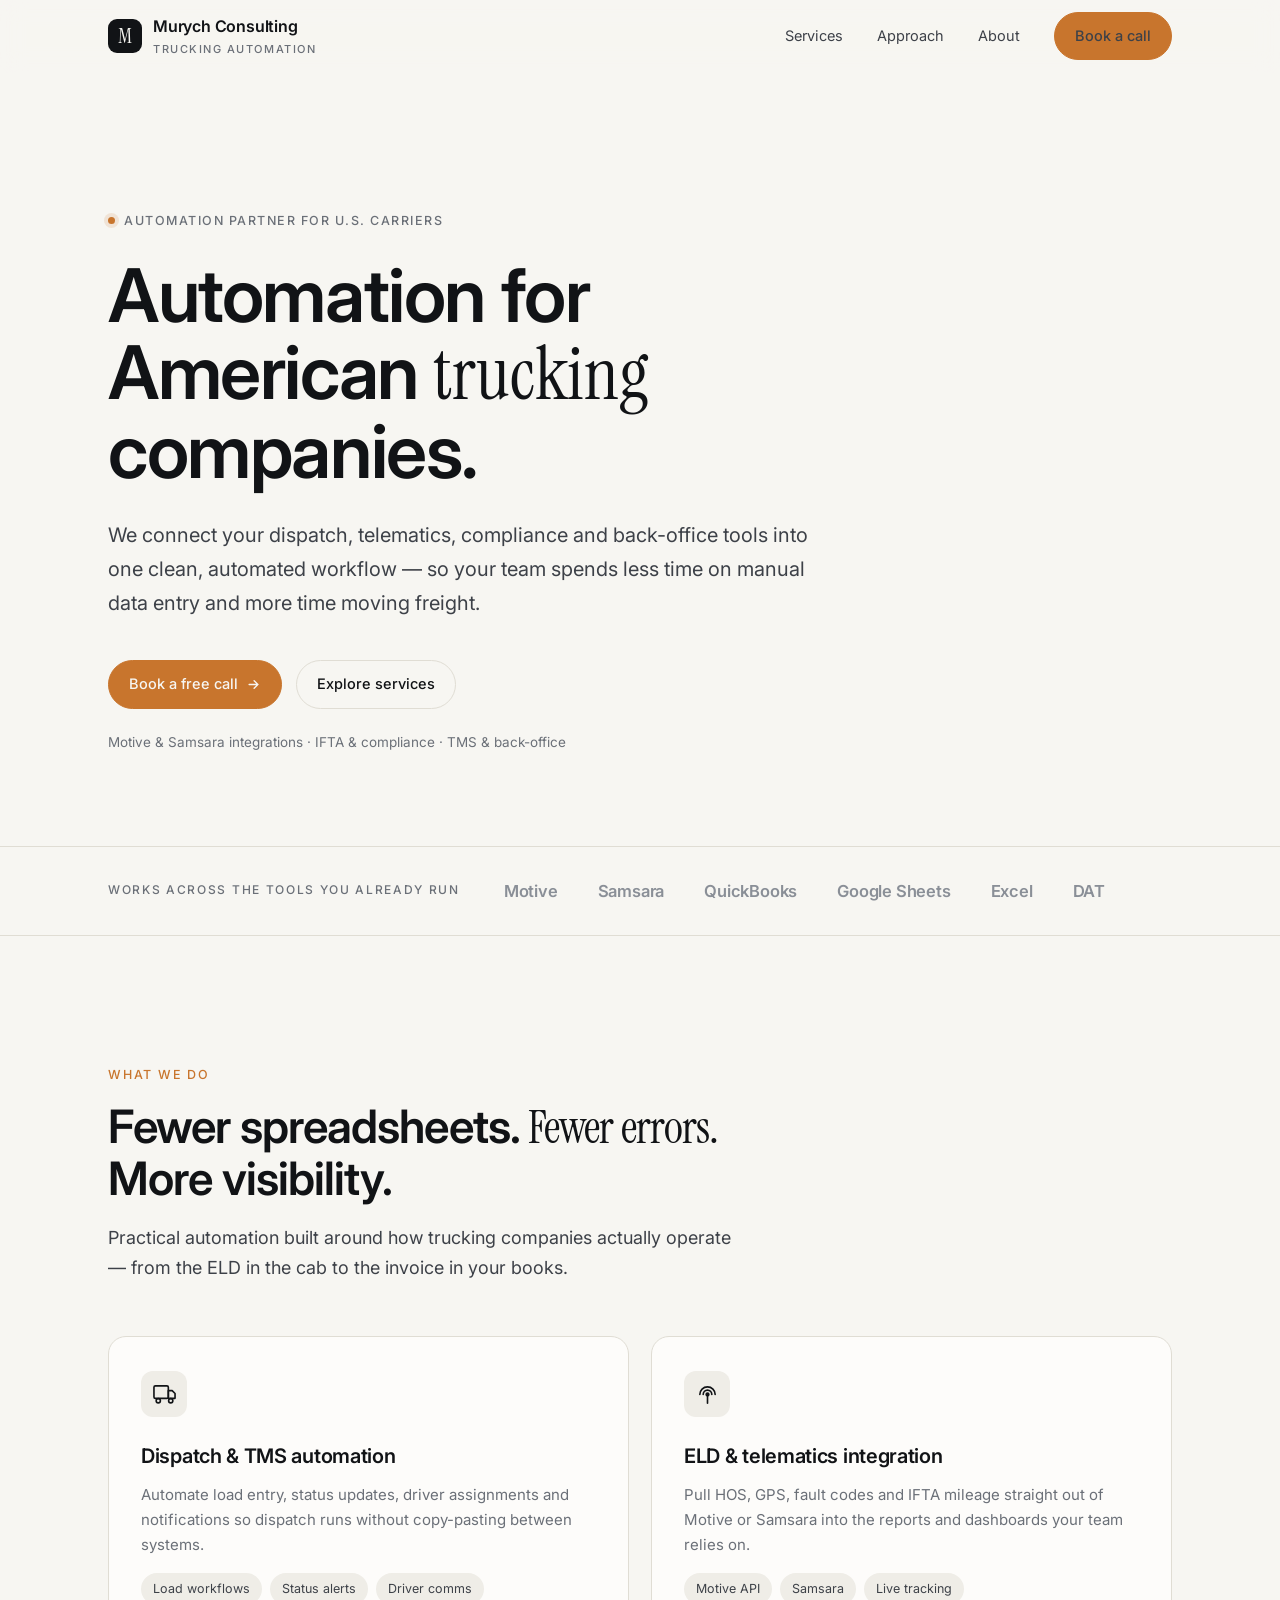
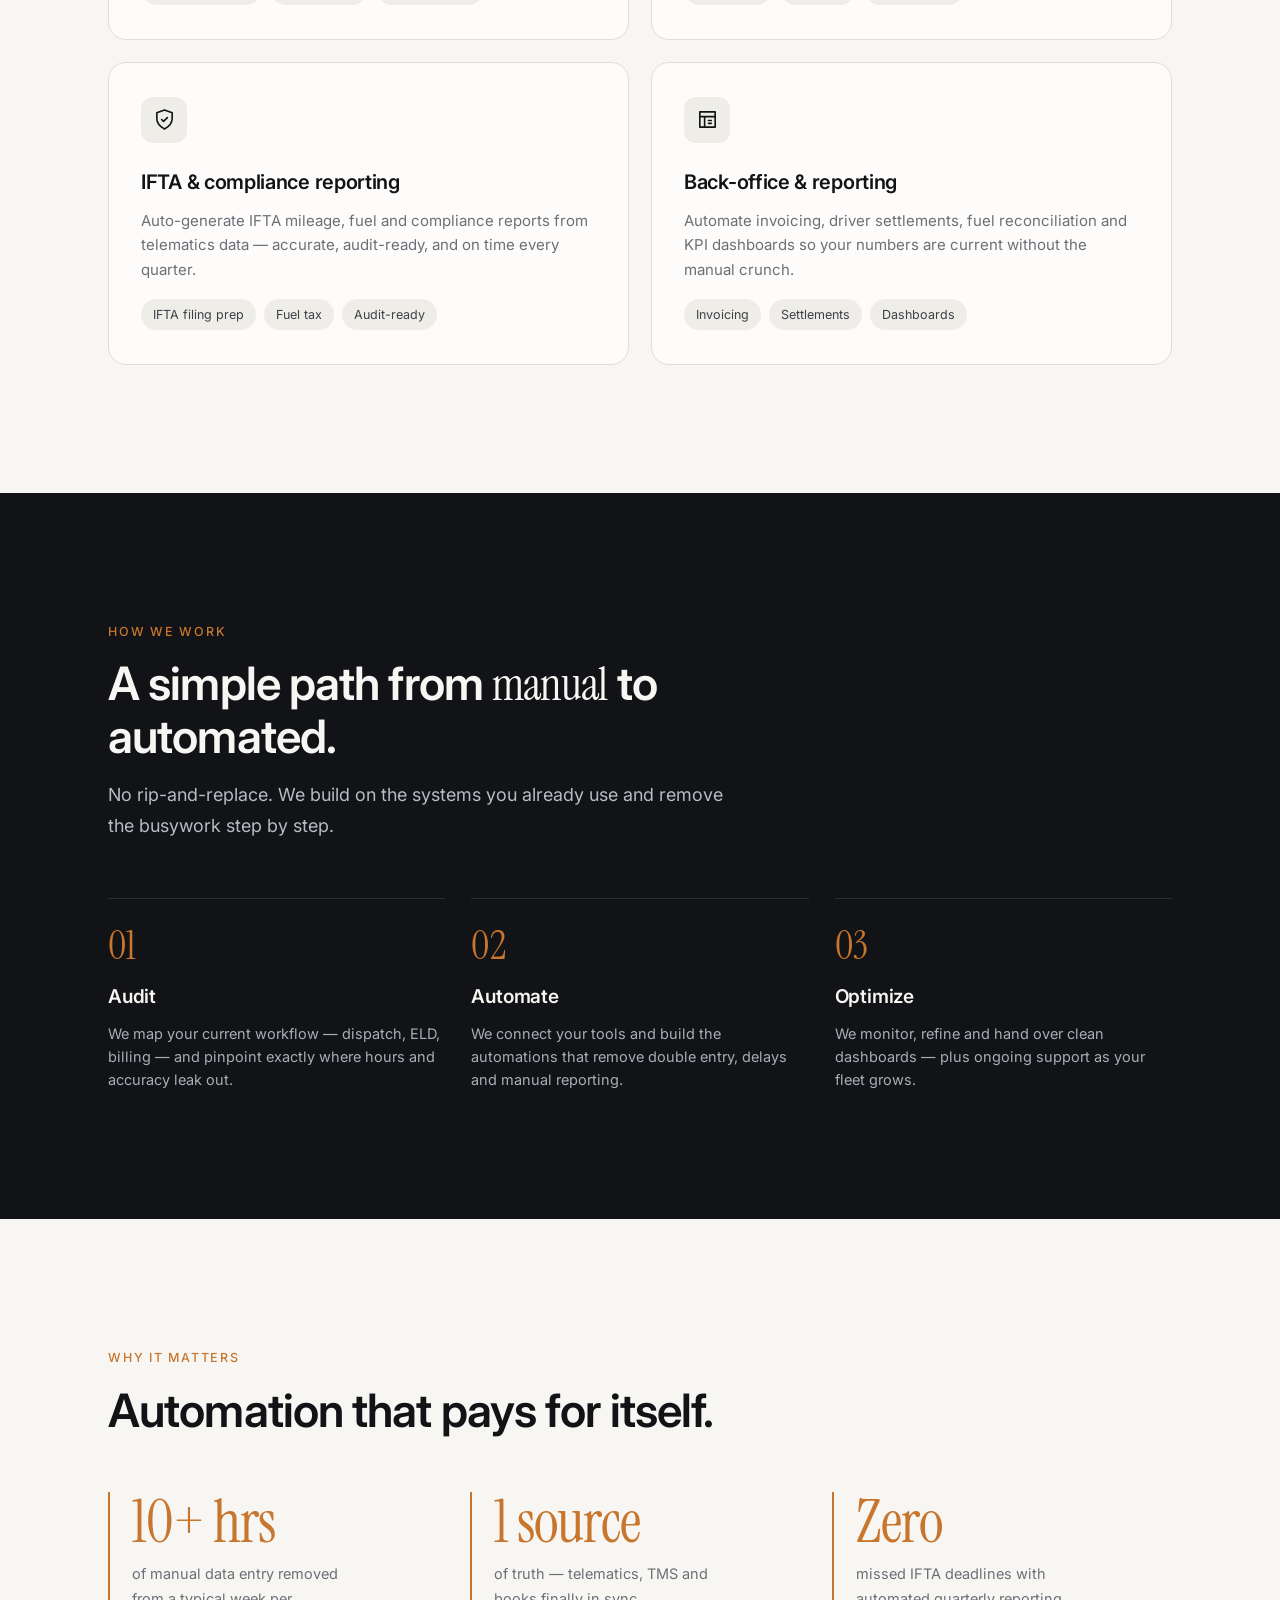
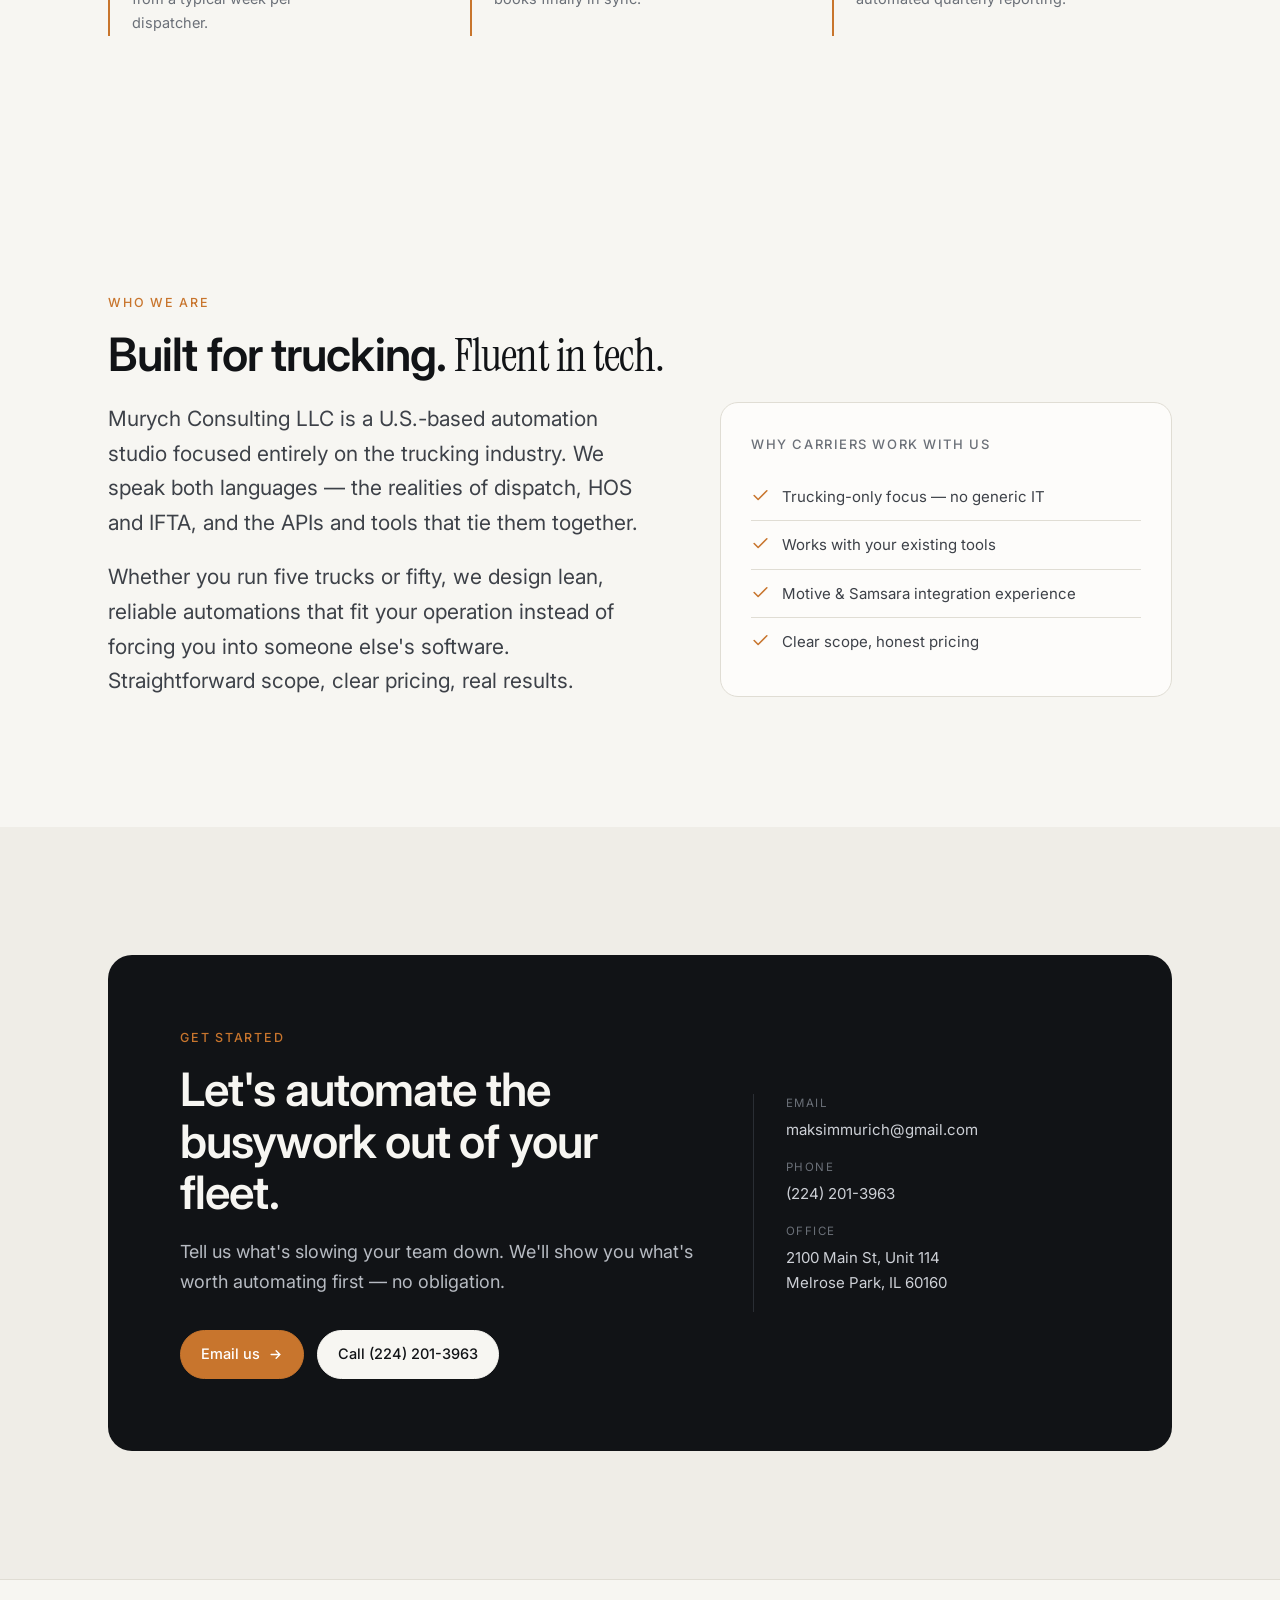
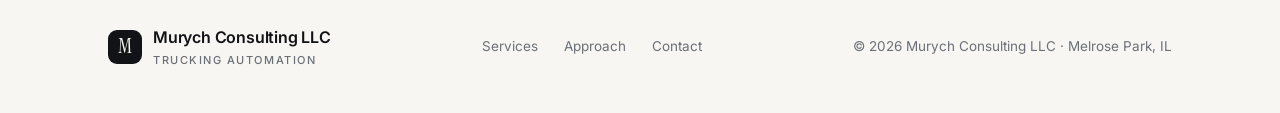
==== index.html @ d162f72a "Add Murych Consulting single-page site Automation consulting landing page for U.S. trucking companie" ====
<!DOCTYPE html>
<html lang="en">
<head>
<meta charset="UTF-8">
<meta name="viewport" content="width=device-width, initial-scale=1.0">
<title>Murych Consulting — Automation for American Trucking Companies</title>
<meta name="description" content="Murych Consulting LLC helps U.S. trucking companies automate dispatch, telematics, compliance and back-office operations — less manual work, fewer errors, cleaner data.">
<meta name="theme-color" content="#111316">

<!-- Open Graph -->
<meta property="og:type" content="website">
<meta property="og:title" content="Murych Consulting — Automation for American Trucking Companies">
<meta property="og:description" content="We automate dispatch, telematics, IFTA/compliance and back-office operations for U.S. carriers.">
<meta property="og:locale" content="en_US">

<!-- Favicon: inline SVG monogram -->
<link rel="icon" href="data:image/svg+xml,%3Csvg xmlns='http://www.w3.org/2000/svg' viewBox='0 0 32 32'%3E%3Crect width='32' height='32' rx='7' fill='%23111316'/%3E%3Ctext x='16' y='22' font-family='Georgia,serif' font-size='18' fill='%23F7F6F2' text-anchor='middle'%3EM%3C/text%3E%3C/svg%3E">

<link rel="preconnect" href="https://fonts.googleapis.com">
<link rel="preconnect" href="https://fonts.gstatic.com" crossorigin>
<link href="https://fonts.googleapis.com/css2?family=Inter:wght@400;500;600&family=Instrument+Serif:ital@0;1&display=swap" rel="stylesheet">

<style>
  :root{
    --ink:#111316;
    --ink-soft:#3d4148;
    --muted:#6b7078;
    --bg:#F7F6F2;
    --bg-2:#efede7;
    --line:#e0ddd4;
    --accent:#C8752D;
    --accent-deep:#a95f1f;
    --card:#fdfcfa;
    --maxw:1120px;
  }
  *{box-sizing:border-box;margin:0;padding:0}
  html{scroll-behavior:smooth}
  body{
    font-family:'Inter',-apple-system,BlinkMacSystemFont,'Segoe UI',sans-serif;
    color:var(--ink);
    background:var(--bg);
    line-height:1.7;
    -webkit-font-smoothing:antialiased;
    text-rendering:optimizeLegibility;
  }
  .wrap{max-width:var(--maxw);margin:0 auto;padding:0 28px}
  .serif{font-family:'Instrument Serif',Georgia,serif;font-weight:400;letter-spacing:.2px}
  a{color:inherit;text-decoration:none}
  .accent{color:var(--accent)}

  /* Header */
  header{
    position:sticky;top:0;z-index:50;
    background:rgba(247,246,242,.82);
    backdrop-filter:saturate(180%) blur(12px);
    border-bottom:1px solid transparent;
    transition:border-color .3s ease;
  }
  header.scrolled{border-bottom:1px solid var(--line)}
  .nav{display:flex;align-items:center;justify-content:space-between;height:72px}
  .brand{display:flex;align-items:center;gap:11px;font-weight:600;letter-spacing:-.2px}
  .mark{
    width:34px;height:34px;border-radius:9px;background:var(--ink);
    color:var(--bg);display:grid;place-items:center;
    font-family:'Instrument Serif',Georgia,serif;font-size:21px;line-height:1;
  }
  .brand small{display:block;font-size:11px;font-weight:500;color:var(--muted);letter-spacing:.14em;text-transform:uppercase}
  .nav-links{display:flex;align-items:center;gap:34px}
  .nav-links a{font-size:14.5px;color:var(--ink-soft);transition:color .2s}
  .nav-links a:hover{color:var(--ink)}
  .btn{
    display:inline-flex;align-items:center;gap:8px;
    font-size:14.5px;font-weight:500;padding:11px 20px;border-radius:999px;
    background:var(--ink);color:var(--bg);border:1px solid var(--ink);
    transition:transform .2s ease, background .2s ease, box-shadow .2s ease;
    white-space:nowrap;cursor:pointer;
  }
  .btn:hover{background:#000;transform:translateY(-1px);box-shadow:0 8px 22px rgba(17,19,22,.18)}
  .btn.ghost{background:transparent;color:var(--ink);border-color:var(--line)}
  .btn.ghost:hover{background:var(--bg-2);box-shadow:none;transform:none}
  .btn.accent-btn{background:var(--accent);border-color:var(--accent)}
  .btn.accent-btn:hover{background:var(--accent-deep);box-shadow:0 8px 22px rgba(200,117,45,.28)}
  .menu-toggle{display:none;background:none;border:none;cursor:pointer;padding:8px}
  .menu-toggle span{display:block;width:22px;height:2px;background:var(--ink);margin:4px 0;transition:.25s}

  /* Hero */
  .hero{padding:clamp(64px,11vw,132px) 0 clamp(52px,8vw,92px)}
  .eyebrow{
    display:inline-flex;align-items:center;gap:9px;
    font-size:12.5px;font-weight:500;letter-spacing:.12em;text-transform:uppercase;
    color:var(--muted);margin-bottom:26px;
  }
  .eyebrow .dot{width:7px;height:7px;border-radius:50%;background:var(--accent);box-shadow:0 0 0 4px rgba(200,117,45,.14)}
  h1{
    font-size:clamp(38px,6.6vw,74px);line-height:1.04;letter-spacing:-1.4px;
    font-weight:600;max-width:15ch;
  }
  h1 em{font-style:normal;font-family:'Instrument Serif',Georgia,serif;font-weight:400;letter-spacing:0}
  .lead{font-size:clamp(17px,2.1vw,20px);color:var(--ink-soft);max-width:56ch;margin-top:28px}
  .hero-cta{display:flex;flex-wrap:wrap;gap:14px;margin-top:40px}
  .hero-note{margin-top:22px;font-size:13.5px;color:var(--muted)}

  /* Trust bar */
  .trust{border-top:1px solid var(--line);border-bottom:1px solid var(--line);padding:30px 0}
  .trust-inner{display:flex;align-items:center;gap:14px 44px;flex-wrap:wrap}
  .trust-label{font-size:12px;letter-spacing:.14em;text-transform:uppercase;color:var(--muted);font-weight:500}
  .logos{display:flex;align-items:center;gap:28px 40px;flex-wrap:wrap}
  .logos span{font-weight:600;font-size:16.5px;color:#8a8f97;letter-spacing:-.2px;transition:color .25s}
  .logos span:hover{color:var(--ink-soft)}

  /* Sections */
  section{scroll-margin-top:86px}
  .block{padding:clamp(72px,11vw,128px) 0}
  .sec-head{max-width:64ch}
  .sec-tag{font-size:12.5px;font-weight:500;letter-spacing:.14em;text-transform:uppercase;color:var(--accent);margin-bottom:16px}
  h2{font-size:clamp(28px,4.4vw,46px);line-height:1.12;letter-spacing:-.9px;font-weight:600}
  h2 em{font-style:normal;font-family:'Instrument Serif',Georgia,serif;font-weight:400}
  .sec-sub{font-size:clamp(16px,2vw,18px);color:var(--ink-soft);margin-top:18px;max-width:60ch}

  /* Services grid */
  .grid{display:grid;grid-template-columns:repeat(2,1fr);gap:22px;margin-top:52px}
  .card{
    background:var(--card);border:1px solid var(--line);border-radius:18px;
    padding:34px 32px;transition:transform .3s ease, box-shadow .3s ease, border-color .3s ease;
  }
  .card:hover{transform:translateY(-4px);box-shadow:0 18px 44px rgba(17,19,22,.09);border-color:#d3cfc4}
  .ic{
    width:46px;height:46px;border-radius:12px;background:var(--bg-2);
    display:grid;place-items:center;margin-bottom:22px;color:var(--ink);
  }
  .ic svg{width:23px;height:23px}
  .card h3{font-size:20px;font-weight:600;letter-spacing:-.3px;margin-bottom:10px}
  .card p{font-size:15px;color:var(--muted);line-height:1.65}
  .card ul{list-style:none;margin-top:16px;display:flex;flex-wrap:wrap;gap:8px}
  .card li{font-size:12.5px;color:var(--ink-soft);background:var(--bg-2);border-radius:999px;padding:5px 12px}

  /* Approach */
  .approach{background:var(--ink);color:var(--bg)}
  .approach .sec-tag{color:var(--accent)}
  .approach h2{color:var(--bg)}
  .approach .sec-sub{color:#b7bbc2}
  .steps{display:grid;grid-template-columns:repeat(3,1fr);gap:26px;margin-top:56px;counter-reset:step}
  .step{border-top:1px solid #2a2e34;padding-top:26px}
  .step .n{font-family:'Instrument Serif',Georgia,serif;font-size:40px;color:var(--accent);line-height:1;margin-bottom:16px}
  .step h4{font-size:19px;font-weight:600;margin-bottom:9px;letter-spacing:-.2px}
  .step p{font-size:14.5px;color:#a9adb5;line-height:1.6}

  /* Stats */
  .stats{display:grid;grid-template-columns:repeat(3,1fr);gap:22px;margin-top:56px}
  .stat{border-left:2px solid var(--accent);padding-left:22px}
  .stat .num{font-family:'Instrument Serif',Georgia,serif;font-size:clamp(40px,6vw,60px);line-height:1;letter-spacing:-1px}
  .stat .lbl{font-size:14.5px;color:var(--muted);margin-top:10px;max-width:26ch}

  /* About */
  .about-grid{display:grid;grid-template-columns:1.1fr .9fr;gap:60px;align-items:start;margin-top:20px}
  .about-grid p{font-size:clamp(17px,2.2vw,21px);color:var(--ink-soft);line-height:1.65}
  .about-grid p + p{margin-top:20px}
  .about-side{background:var(--card);border:1px solid var(--line);border-radius:18px;padding:30px 30px}
  .about-side h4{font-size:13px;letter-spacing:.12em;text-transform:uppercase;color:var(--muted);margin-bottom:18px;font-weight:500}
  .about-side ul{list-style:none}
  .about-side li{display:flex;gap:12px;align-items:flex-start;padding:11px 0;border-bottom:1px solid var(--line);font-size:15px;color:var(--ink-soft)}
  .about-side li:last-child{border-bottom:none}
  .about-side li svg{width:19px;height:19px;color:var(--accent);flex-shrink:0;margin-top:2px}

  /* Contact */
  .contact{background:var(--bg-2)}
  .contact-card{
    background:var(--ink);color:var(--bg);border-radius:24px;
    padding:clamp(40px,6vw,72px);display:grid;grid-template-columns:1.2fr .8fr;gap:52px;align-items:center;
  }
  .contact-card h2{color:var(--bg);max-width:16ch}
  .contact-card .sec-sub{color:#b7bbc2;margin-bottom:32px}
  .contact-cta{display:flex;flex-wrap:wrap;gap:13px}
  .contact-card .btn{background:var(--bg);color:var(--ink);border-color:var(--bg)}
  .contact-card .btn:hover{background:#fff}
  .contact-card .btn.accent-btn{background:var(--accent);color:#fff;border-color:var(--accent)}
  .contact-card .btn.accent-btn:hover{background:var(--accent-deep)}
  .contact-details{border-left:1px solid #2a2e34;padding-left:32px}
  .contact-details a,.contact-details p{display:block;color:#cdd0d6;font-size:15px;margin-bottom:16px;transition:color .2s}
  .contact-details a:hover{color:#fff}
  .contact-details .k{font-size:11.5px;letter-spacing:.13em;text-transform:uppercase;color:var(--muted);margin-bottom:3px}

  /* Footer */
  footer{padding:44px 0;border-top:1px solid var(--line)}
  .foot{display:flex;align-items:center;justify-content:space-between;gap:20px;flex-wrap:wrap}
  .foot .brand small{color:var(--muted)}
  .foot p{font-size:13.5px;color:var(--muted)}
  .foot .links{display:flex;gap:26px;font-size:13.5px;color:var(--muted)}
  .foot .links a:hover{color:var(--ink)}

  /* Reveal animation */
  .reveal{opacity:0;transform:translateY(22px);transition:opacity .7s cubic-bezier(.2,.7,.2,1),transform .7s cubic-bezier(.2,.7,.2,1)}
  .reveal.in{opacity:1;transform:none}

  /* Responsive */
  @media(max-width:860px){
    .grid,.steps,.stats,.about-grid,.contact-card{grid-template-columns:1fr}
    .about-grid{gap:32px}
    .contact-details{border-left:none;border-top:1px solid #2a2e34;padding-left:0;padding-top:28px}
    .nav-links{
      position:fixed;inset:72px 0 auto 0;background:var(--bg);flex-direction:column;
      gap:0;align-items:stretch;border-bottom:1px solid var(--line);
      transform:translateY(-140%);transition:transform .35s ease;padding:8px 0;
    }
    .nav-links.open{transform:none;box-shadow:0 20px 40px rgba(17,19,22,.1)}
    .nav-links a{padding:15px 28px;border-bottom:1px solid var(--line)}
    .nav-links .btn{margin:14px 28px;justify-content:center}
    .menu-toggle{display:block}
    .menu-toggle.open span:nth-child(1){transform:translateY(6px) rotate(45deg)}
    .menu-toggle.open span:nth-child(2){opacity:0}
    .menu-toggle.open span:nth-child(3){transform:translateY(-6px) rotate(-45deg)}
  }
  @media(prefers-reduced-motion:reduce){
    *{scroll-behavior:auto!important}
    .reveal{opacity:1;transform:none;transition:none}
  }
</style>
</head>
<body>

<header id="top">
  <div class="wrap nav">
    <a href="#top" class="brand" aria-label="Murych Consulting home">
      <span class="mark serif">M</span>
      <span>Murych Consulting<small>Trucking Automation</small></span>
    </a>
    <nav class="nav-links" id="navlinks">
      <a href="#services">Services</a>
      <a href="#approach">Approach</a>
      <a href="#about">About</a>
      <a href="#contact" class="btn accent-btn">Book a call</a>
    </nav>
    <button class="menu-toggle" id="menuToggle" aria-label="Toggle menu" aria-expanded="false">
      <span></span><span></span><span></span>
    </button>
  </div>
</header>

<main>

  <!-- HERO -->
  <section class="hero">
    <div class="wrap">
      <span class="eyebrow reveal"><span class="dot"></span> Automation partner for U.S. carriers</span>
      <h1 class="reveal">Automation for American <em>trucking</em> companies.</h1>
      <p class="lead reveal">We connect your dispatch, telematics, compliance and back-office tools into one clean, automated workflow — so your team spends less time on manual data entry and more time moving freight.</p>
      <div class="hero-cta reveal">
        <a href="#contact" class="btn accent-btn">Book a free call
          <svg width="15" height="15" viewBox="0 0 24 24" fill="none" stroke="currentColor" stroke-width="2.2" stroke-linecap="round"><path d="M5 12h14M13 6l6 6-6 6"/></svg>
        </a>
        <a href="#services" class="btn ghost">Explore services</a>
      </div>
      <p class="hero-note reveal">Motive &amp; Samsara integrations · IFTA &amp; compliance · TMS &amp; back-office</p>
    </div>
  </section>

  <!-- TRUST -->
  <div class="trust">
    <div class="wrap trust-inner reveal">
      <span class="trust-label">Works across the tools you already run</span>
      <div class="logos">
        <span>Motive</span>
        <span>Samsara</span>
        <span>QuickBooks</span>
        <span>Google Sheets</span>
        <span>Excel</span>
        <span>DAT</span>
      </div>
    </div>
  </div>

  <!-- SERVICES -->
  <section id="services" class="block">
    <div class="wrap">
      <div class="sec-head reveal">
        <div class="sec-tag">What we do</div>
        <h2>Fewer spreadsheets. <em>Fewer errors.</em> More visibility.</h2>
        <p class="sec-sub">Practical automation built around how trucking companies actually operate — from the ELD in the cab to the invoice in your books.</p>
      </div>
      <div class="grid">
        <div class="card reveal">
          <div class="ic"><svg viewBox="0 0 24 24" fill="none" stroke="currentColor" stroke-width="1.7" stroke-linecap="round" stroke-linejoin="round"><rect x="1" y="3" width="15" height="13" rx="1.5"/><path d="M16 8h4l3 3v5h-7z"/><circle cx="5.5" cy="18.5" r="2.2"/><circle cx="18.5" cy="18.5" r="2.2"/></svg></div>
          <h3>Dispatch &amp; TMS automation</h3>
          <p>Automate load entry, status updates, driver assignments and notifications so dispatch runs without copy-pasting between systems.</p>
          <ul><li>Load workflows</li><li>Status alerts</li><li>Driver comms</li></ul>
        </div>
        <div class="card reveal">
          <div class="ic"><svg viewBox="0 0 24 24" fill="none" stroke="currentColor" stroke-width="1.7" stroke-linecap="round" stroke-linejoin="round"><path d="M4 12a8 8 0 0 1 16 0"/><path d="M7.5 12a4.5 4.5 0 0 1 9 0"/><circle cx="12" cy="12" r="1.4" fill="currentColor"/><path d="M12 13.4V21"/></svg></div>
          <h3>ELD &amp; telematics integration</h3>
          <p>Pull HOS, GPS, fault codes and IFTA mileage straight out of Motive or Samsara into the reports and dashboards your team relies on.</p>
          <ul><li>Motive API</li><li>Samsara</li><li>Live tracking</li></ul>
        </div>
        <div class="card reveal">
          <div class="ic"><svg viewBox="0 0 24 24" fill="none" stroke="currentColor" stroke-width="1.7" stroke-linecap="round" stroke-linejoin="round"><path d="M9 12l2 2 4-4"/><path d="M12 2l8 3v6c0 5-3.4 8.5-8 11-4.6-2.5-8-6-8-11V5z"/></svg></div>
          <h3>IFTA &amp; compliance reporting</h3>
          <p>Auto-generate IFTA mileage, fuel and compliance reports from telematics data — accurate, audit-ready, and on time every quarter.</p>
          <ul><li>IFTA filing prep</li><li>Fuel tax</li><li>Audit-ready</li></ul>
        </div>
        <div class="card reveal">
          <div class="ic"><svg viewBox="0 0 24 24" fill="none" stroke="currentColor" stroke-width="1.7" stroke-linecap="round" stroke-linejoin="round"><path d="M4 4h16v16H4z"/><path d="M4 9h16M9 9v11"/><path d="M13 13h3M13 16h3"/></svg></div>
          <h3>Back-office &amp; reporting</h3>
          <p>Automate invoicing, driver settlements, fuel reconciliation and KPI dashboards so your numbers are current without the manual crunch.</p>
          <ul><li>Invoicing</li><li>Settlements</li><li>Dashboards</li></ul>
        </div>
      </div>
    </div>
  </section>

  <!-- APPROACH -->
  <section id="approach" class="block approach">
    <div class="wrap">
      <div class="sec-head reveal">
        <div class="sec-tag">How we work</div>
        <h2>A simple path from <em>manual</em> to automated.</h2>
        <p class="sec-sub">No rip-and-replace. We build on the systems you already use and remove the busywork step by step.</p>
      </div>
      <div class="steps">
        <div class="step reveal">
          <div class="n serif">01</div>
          <h4>Audit</h4>
          <p>We map your current workflow — dispatch, ELD, billing — and pinpoint exactly where hours and accuracy leak out.</p>
        </div>
        <div class="step reveal">
          <div class="n serif">02</div>
          <h4>Automate</h4>
          <p>We connect your tools and build the automations that remove double entry, delays and manual reporting.</p>
        </div>
        <div class="step reveal">
          <div class="n serif">03</div>
          <h4>Optimize</h4>
          <p>We monitor, refine and hand over clean dashboards — plus ongoing support as your fleet grows.</p>
        </div>
      </div>
    </div>
  </section>

  <!-- STATS -->
  <section class="block">
    <div class="wrap">
      <div class="sec-head reveal">
        <div class="sec-tag">Why it matters</div>
        <h2>Automation that pays for itself.</h2>
      </div>
      <div class="stats">
        <div class="stat reveal">
          <div class="num accent">10+ hrs</div>
          <div class="lbl">of manual data entry removed from a typical week per dispatcher.</div>
        </div>
        <div class="stat reveal">
          <div class="num accent">1 source</div>
          <div class="lbl">of truth — telematics, TMS and books finally in sync.</div>
        </div>
        <div class="stat reveal">
          <div class="num accent">Zero</div>
          <div class="lbl">missed IFTA deadlines with automated quarterly reporting.</div>
        </div>
      </div>
    </div>
  </section>

  <!-- ABOUT -->
  <section id="about" class="block">
    <div class="wrap">
      <div class="sec-head reveal">
        <div class="sec-tag">Who we are</div>
        <h2>Built for trucking. <em>Fluent in tech.</em></h2>
      </div>
      <div class="about-grid">
        <div class="reveal">
          <p>Murych Consulting LLC is a U.S.-based automation studio focused entirely on the trucking industry. We speak both languages — the realities of dispatch, HOS and IFTA, and the APIs and tools that tie them together.</p>
          <p>Whether you run five trucks or fifty, we design lean, reliable automations that fit your operation instead of forcing you into someone else's software. Straightforward scope, clear pricing, real results.</p>
        </div>
        <div class="about-side reveal">
          <h4>Why carriers work with us</h4>
          <ul>
            <li><svg viewBox="0 0 24 24" fill="none" stroke="currentColor" stroke-width="2" stroke-linecap="round" stroke-linejoin="round"><path d="M20 6L9 17l-5-5"/></svg> Trucking-only focus — no generic IT</li>
            <li><svg viewBox="0 0 24 24" fill="none" stroke="currentColor" stroke-width="2" stroke-linecap="round" stroke-linejoin="round"><path d="M20 6L9 17l-5-5"/></svg> Works with your existing tools</li>
            <li><svg viewBox="0 0 24 24" fill="none" stroke="currentColor" stroke-width="2" stroke-linecap="round" stroke-linejoin="round"><path d="M20 6L9 17l-5-5"/></svg> Motive &amp; Samsara integration experience</li>
            <li><svg viewBox="0 0 24 24" fill="none" stroke="currentColor" stroke-width="2" stroke-linecap="round" stroke-linejoin="round"><path d="M20 6L9 17l-5-5"/></svg> Clear scope, honest pricing</li>
          </ul>
        </div>
      </div>
    </div>
  </section>

  <!-- CONTACT -->
  <section id="contact" class="block contact">
    <div class="wrap">
      <div class="contact-card reveal">
        <div>
          <div class="sec-tag">Get started</div>
          <h2>Let's automate the busywork out of your fleet.</h2>
          <p class="sec-sub">Tell us what's slowing your team down. We'll show you what's worth automating first — no obligation.</p>
          <div class="contact-cta">
            <a href="mailto:maksimmurich@gmail.com?subject=Automation%20inquiry%20—%20Murych%20Consulting" class="btn accent-btn">Email us
              <svg width="15" height="15" viewBox="0 0 24 24" fill="none" stroke="currentColor" stroke-width="2.2" stroke-linecap="round"><path d="M5 12h14M13 6l6 6-6 6"/></svg>
            </a>
            <a href="tel:+12242013963" class="btn">Call (224) 201-3963</a>
          </div>
        </div>
        <div class="contact-details">
          <div>
            <div class="k">Email</div>
            <a href="mailto:maksimmurich@gmail.com">maksimmurich@gmail.com</a>
          </div>
          <div>
            <div class="k">Phone</div>
            <a href="tel:+12242013963">(224) 201-3963</a>
          </div>
          <div>
            <div class="k">Office</div>
            <p>2100 Main St, Unit 114<br>Melrose Park, IL 60160</p>
          </div>
        </div>
      </div>
    </div>
  </section>

</main>

<footer>
  <div class="wrap foot">
    <a href="#top" class="brand">
      <span class="mark serif">M</span>
      <span>Murych Consulting LLC<small>Trucking Automation</small></span>
    </a>
    <div class="links">
      <a href="#services">Services</a>
      <a href="#approach">Approach</a>
      <a href="#contact">Contact</a>
    </div>
    <p>© <span id="yr">2026</span> Murych Consulting LLC · Melrose Park, IL</p>
  </div>
</footer>

<script>
  // Header shadow on scroll
  const hdr = document.querySelector('header');
  const onScroll = () => hdr.classList.toggle('scrolled', window.scrollY > 8);
  onScroll(); window.addEventListener('scroll', onScroll, {passive:true});

  // Mobile menu
  const toggle = document.getElementById('menuToggle');
  const links = document.getElementById('navlinks');
  toggle.addEventListener('click', () => {
    const open = links.classList.toggle('open');
    toggle.classList.toggle('open', open);
    toggle.setAttribute('aria-expanded', open);
  });
  links.querySelectorAll('a').forEach(a => a.addEventListener('click', () => {
    links.classList.remove('open'); toggle.classList.remove('open');
    toggle.setAttribute('aria-expanded', false);
  }));

  // Scroll reveal
  const io = new IntersectionObserver((entries) => {
    entries.forEach(e => { if(e.isIntersecting){ e.target.classList.add('in'); io.unobserve(e.target); } });
  }, {threshold:.12, rootMargin:'0px 0px -40px 0px'});
  document.querySelectorAll('.reveal').forEach(el => io.observe(el));

  // Year (Date.now guarded — static fallback already in HTML)
  try { document.getElementById('yr').textContent = new Date().getFullYear(); } catch(e){}
</script>
</body>
</html>
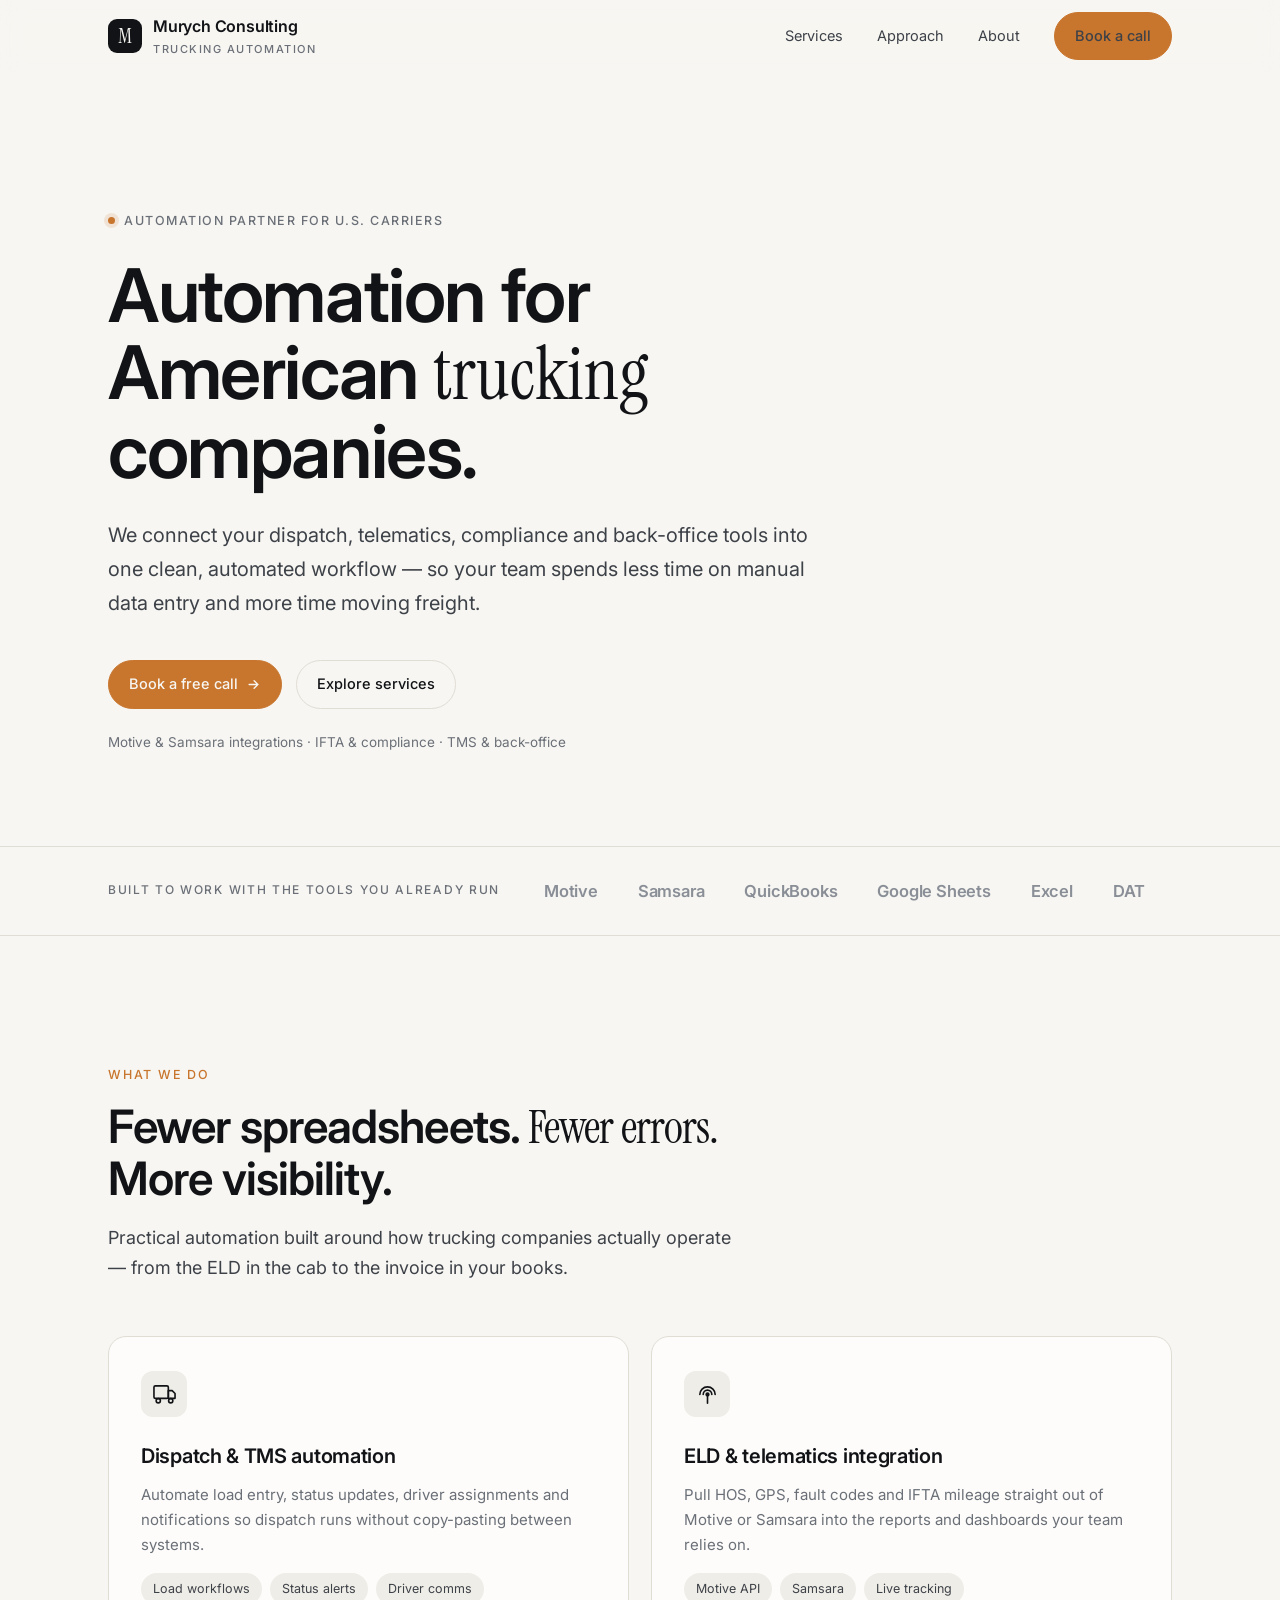
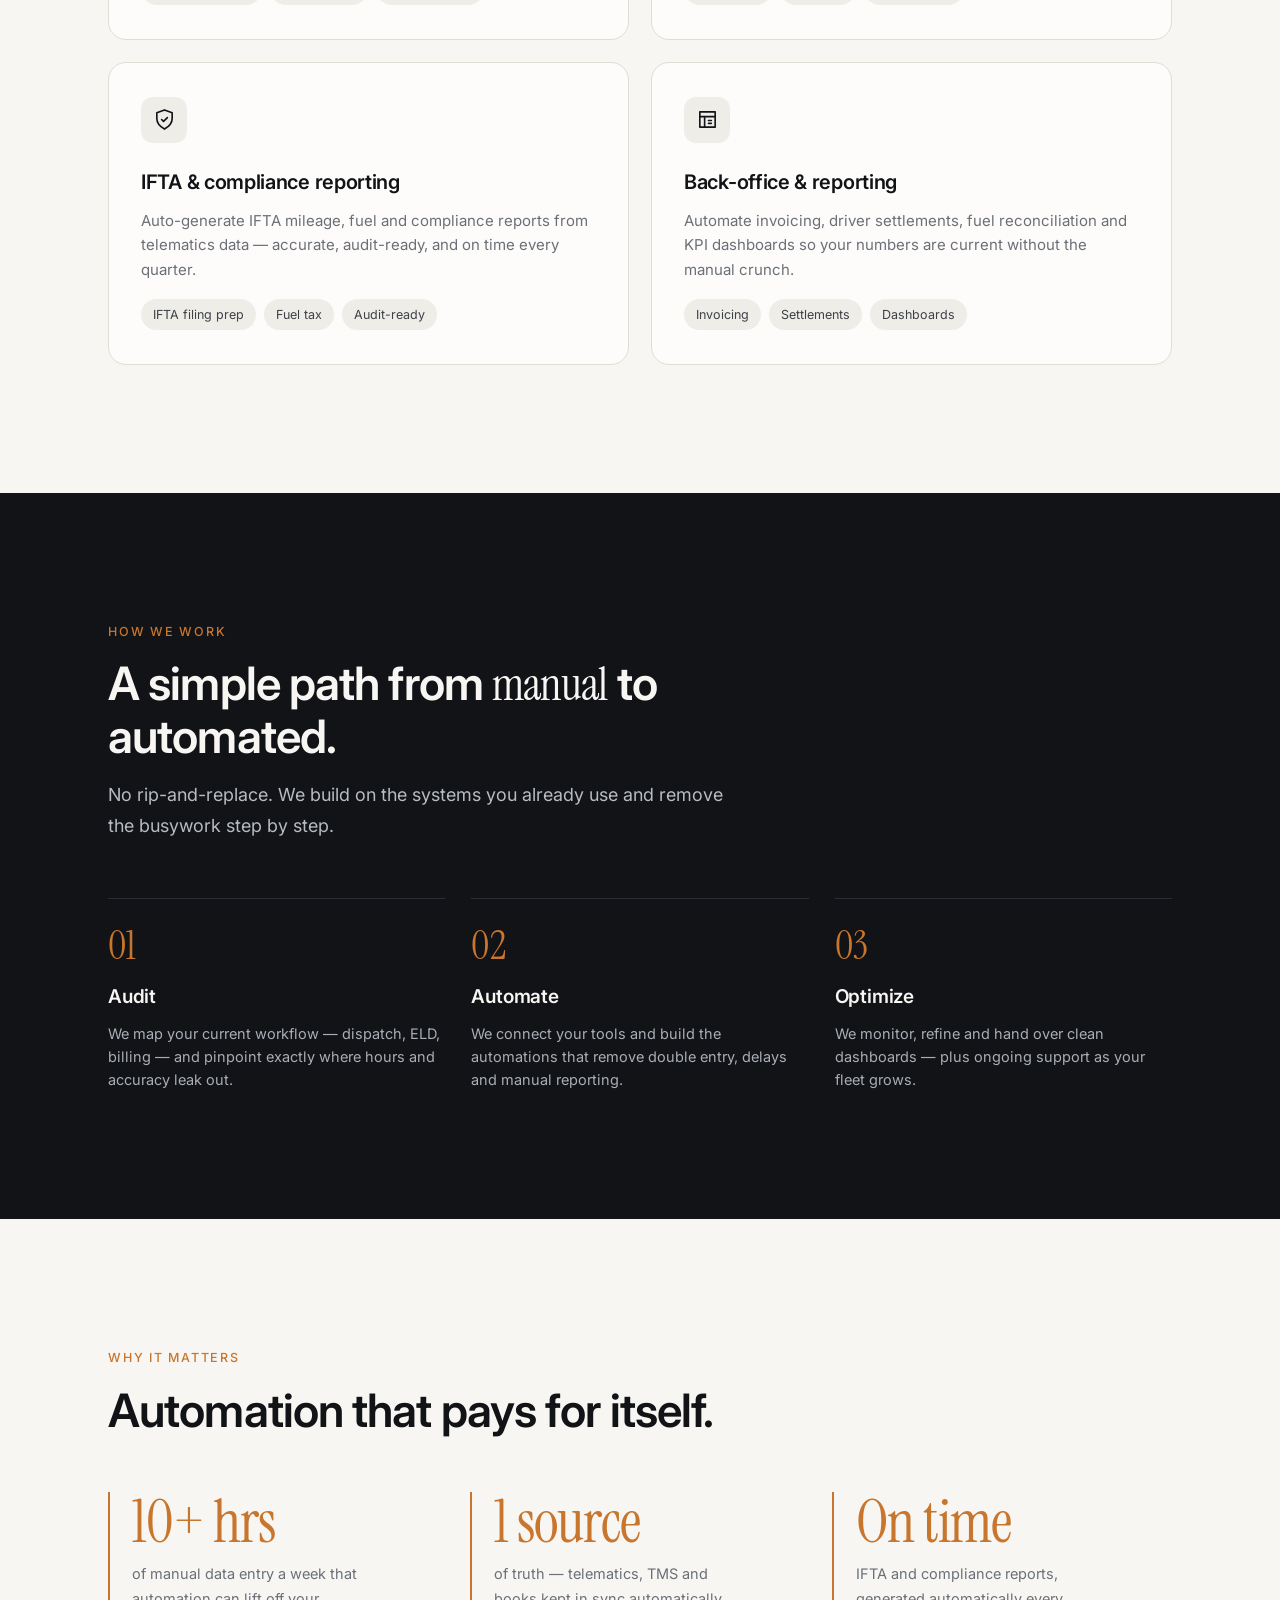
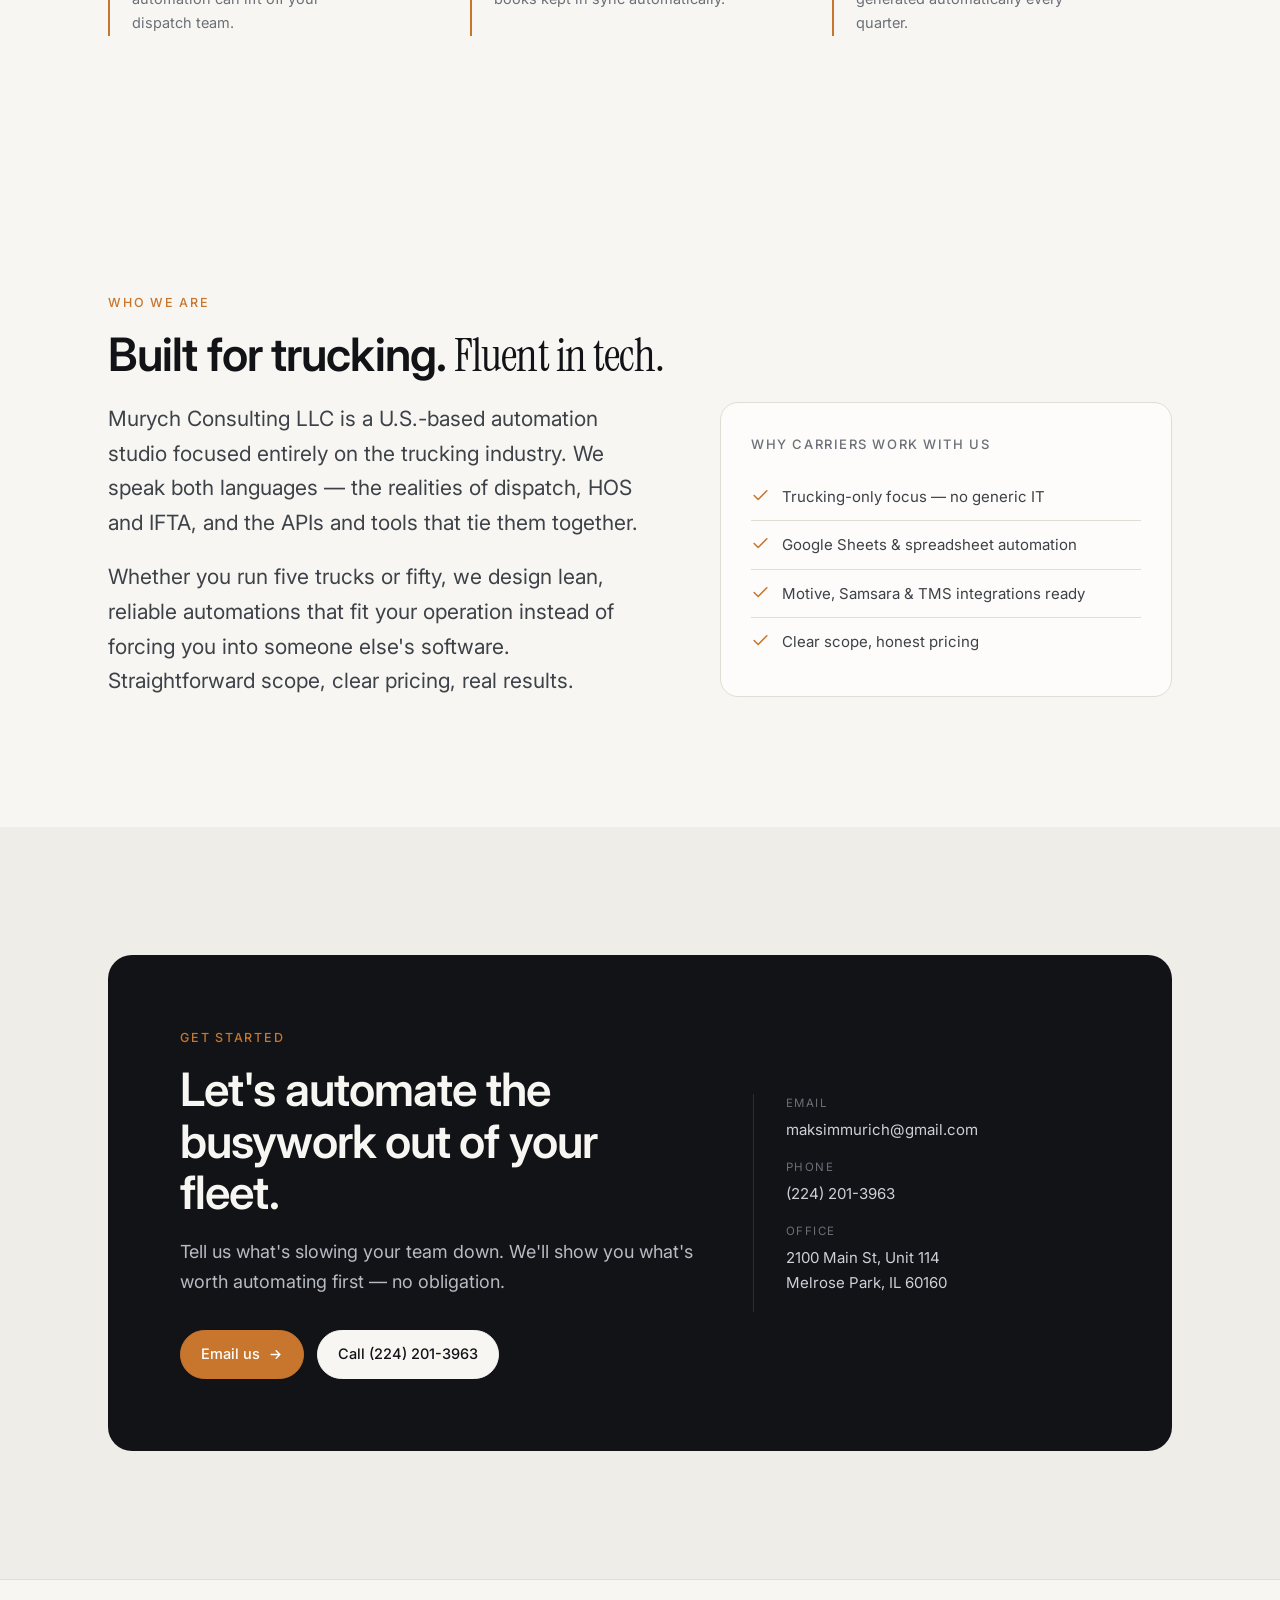
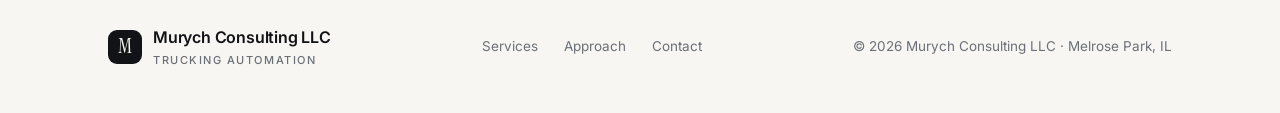
==== commit c54cefd7: "Reframe claims as capabilities, not track record Honesty pass: Google Sheets as real strength; Motiv" ====
--- a/index.html
+++ b/index.html
@@ -257,7 +257,7 @@
   <!-- TRUST -->
   <div class="trust">
     <div class="wrap trust-inner reveal">
-      <span class="trust-label">Works across the tools you already run</span>
+      <span class="trust-label">Built to work with the tools you already run</span>
       <div class="logos">
         <span>Motive</span>
         <span>Samsara</span>
@@ -344,15 +344,15 @@
       <div class="stats">
         <div class="stat reveal">
           <div class="num accent">10+ hrs</div>
-          <div class="lbl">of manual data entry removed from a typical week per dispatcher.</div>
+          <div class="lbl">of manual data entry a week that automation can lift off your dispatch team.</div>
         </div>
         <div class="stat reveal">
           <div class="num accent">1 source</div>
-          <div class="lbl">of truth — telematics, TMS and books finally in sync.</div>
+          <div class="lbl">of truth — telematics, TMS and books kept in sync automatically.</div>
         </div>
         <div class="stat reveal">
-          <div class="num accent">Zero</div>
-          <div class="lbl">missed IFTA deadlines with automated quarterly reporting.</div>
+          <div class="num accent">On time</div>
+          <div class="lbl">IFTA and compliance reports, generated automatically every quarter.</div>
         </div>
       </div>
     </div>
@@ -374,8 +374,8 @@
           <h4>Why carriers work with us</h4>
           <ul>
             <li><svg viewBox="0 0 24 24" fill="none" stroke="currentColor" stroke-width="2" stroke-linecap="round" stroke-linejoin="round"><path d="M20 6L9 17l-5-5"/></svg> Trucking-only focus — no generic IT</li>
-            <li><svg viewBox="0 0 24 24" fill="none" stroke="currentColor" stroke-width="2" stroke-linecap="round" stroke-linejoin="round"><path d="M20 6L9 17l-5-5"/></svg> Works with your existing tools</li>
-            <li><svg viewBox="0 0 24 24" fill="none" stroke="currentColor" stroke-width="2" stroke-linecap="round" stroke-linejoin="round"><path d="M20 6L9 17l-5-5"/></svg> Motive &amp; Samsara integration experience</li>
+            <li><svg viewBox="0 0 24 24" fill="none" stroke="currentColor" stroke-width="2" stroke-linecap="round" stroke-linejoin="round"><path d="M20 6L9 17l-5-5"/></svg> Google Sheets &amp; spreadsheet automation</li>
+            <li><svg viewBox="0 0 24 24" fill="none" stroke="currentColor" stroke-width="2" stroke-linecap="round" stroke-linejoin="round"><path d="M20 6L9 17l-5-5"/></svg> Motive, Samsara &amp; TMS integrations ready</li>
             <li><svg viewBox="0 0 24 24" fill="none" stroke="currentColor" stroke-width="2" stroke-linecap="round" stroke-linejoin="round"><path d="M20 6L9 17l-5-5"/></svg> Clear scope, honest pricing</li>
           </ul>
         </div>
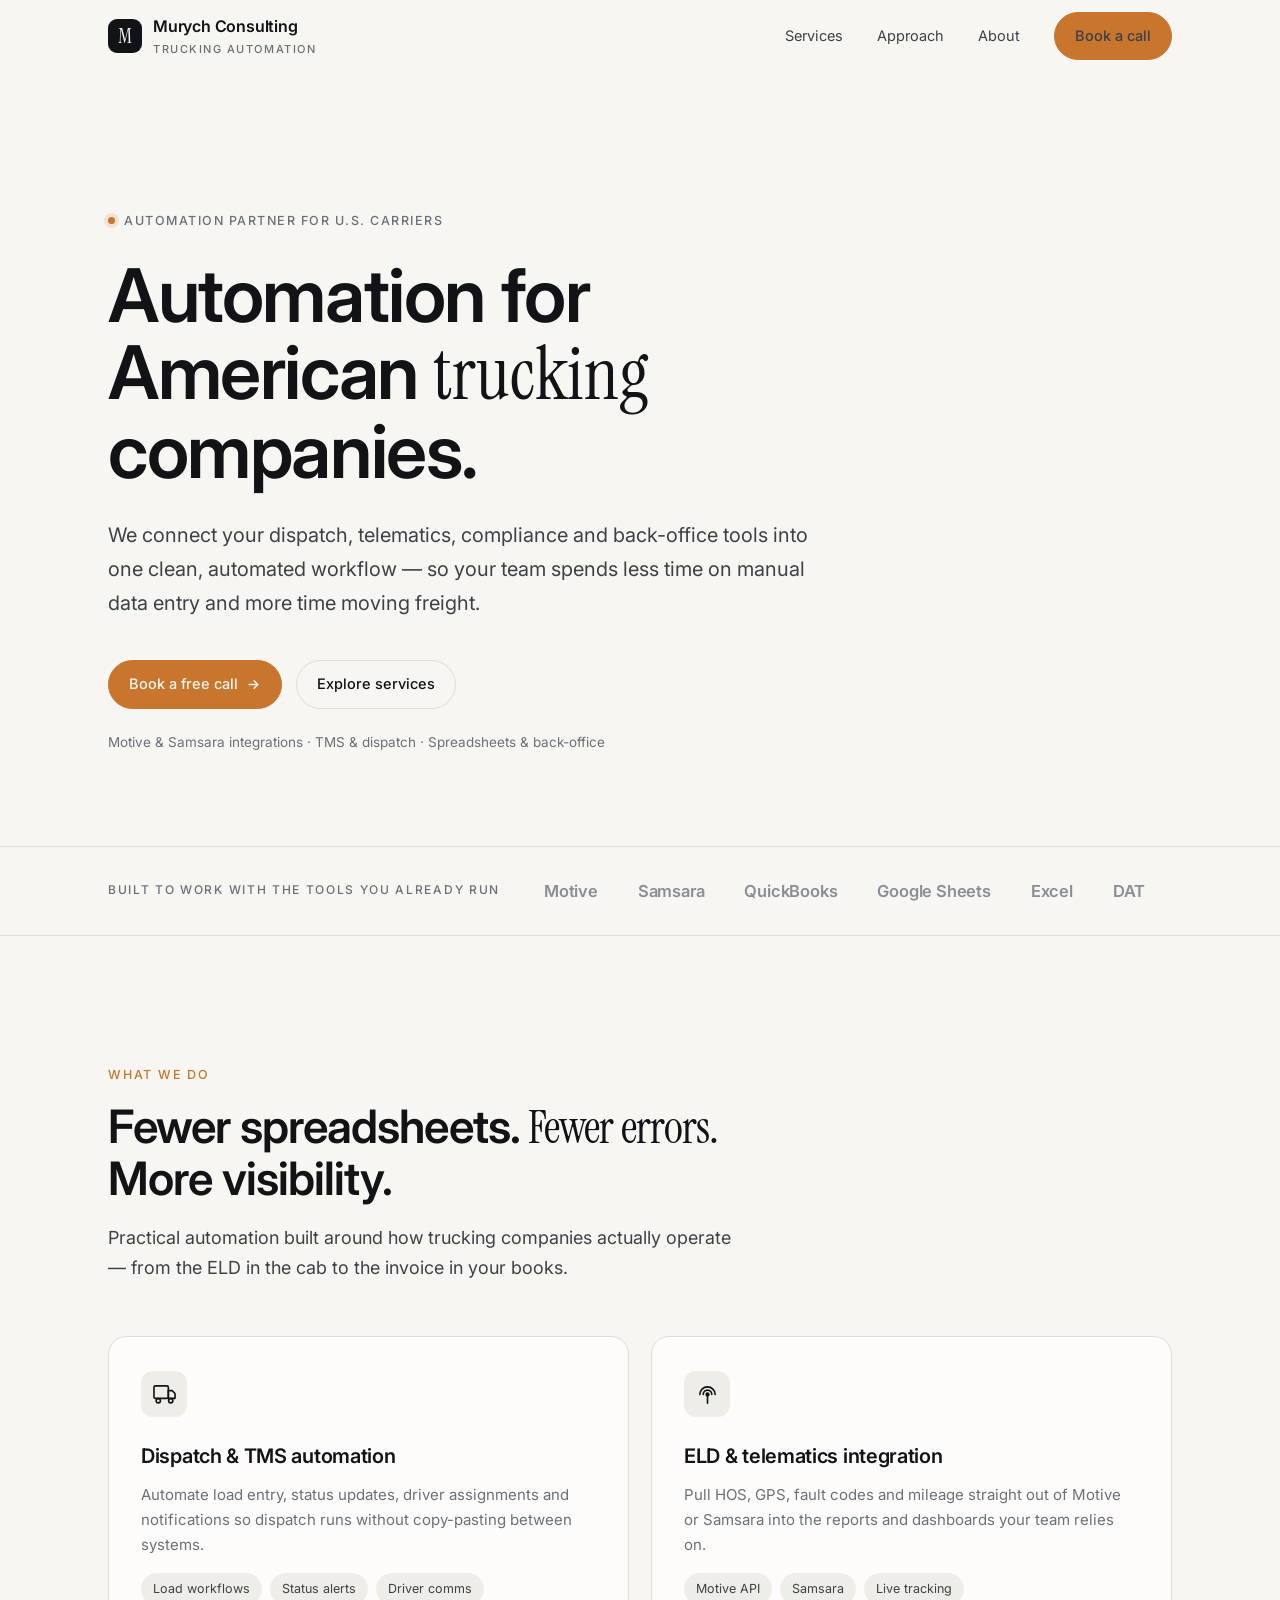
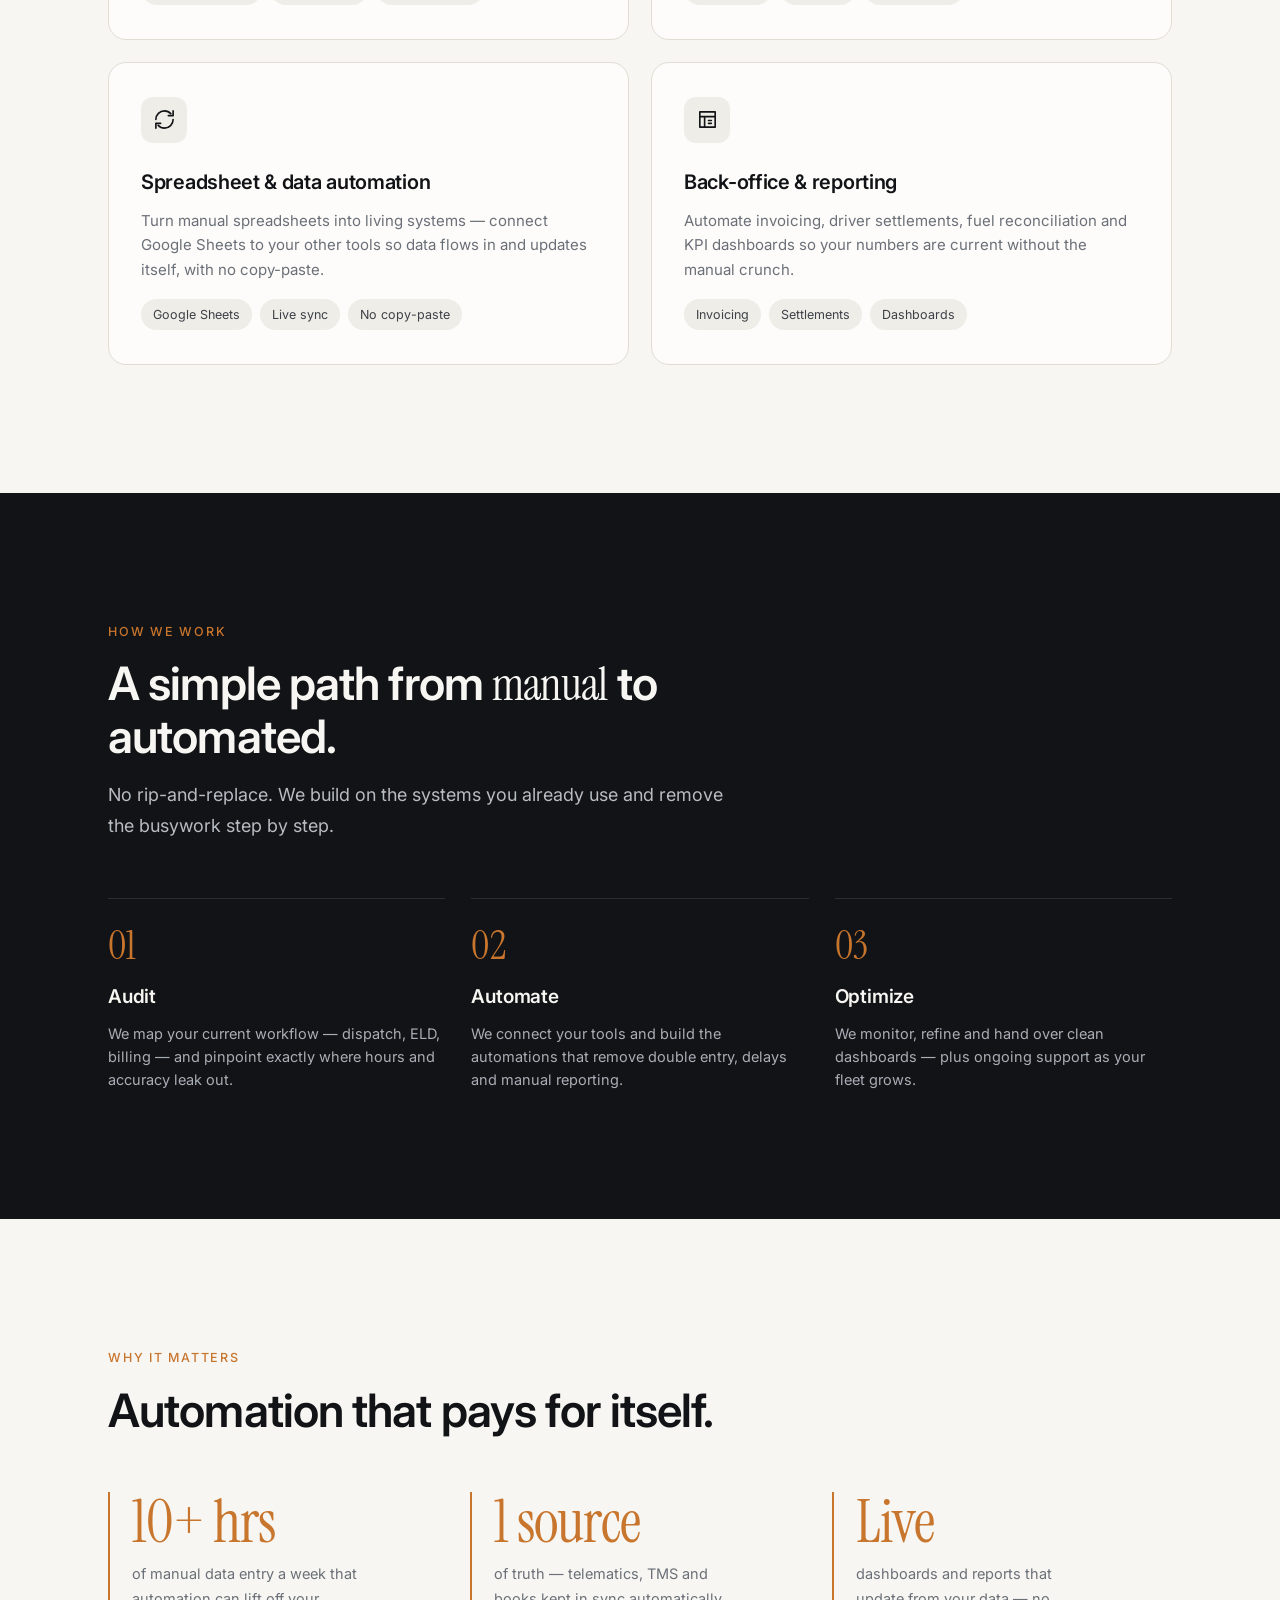
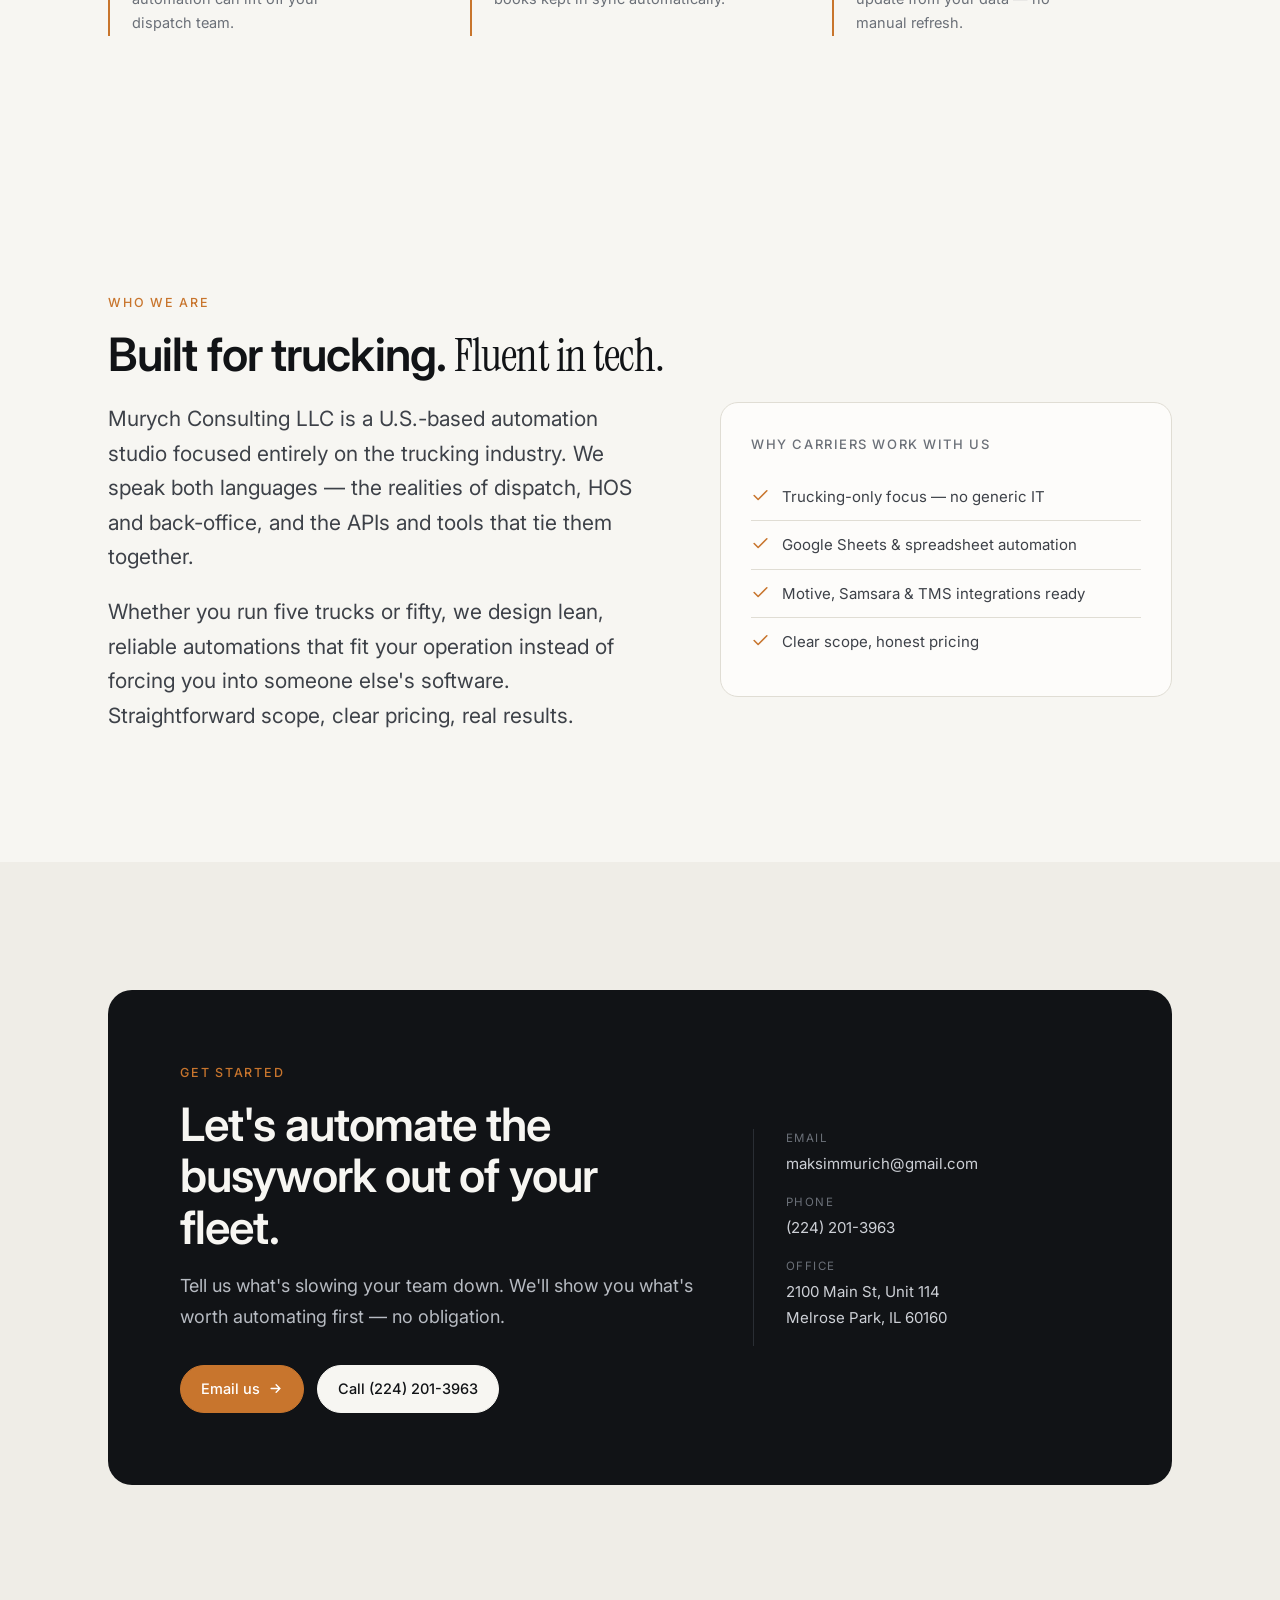
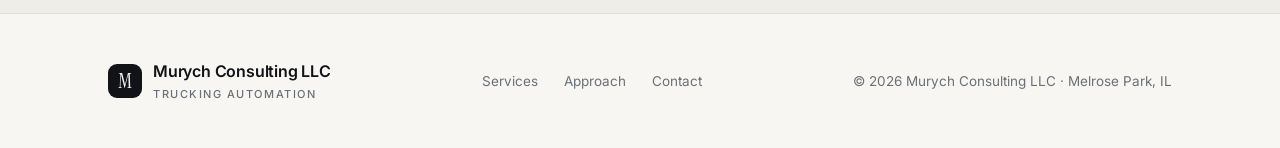
==== commit c170dbc0: "Remove all IFTA claims; add Spreadsheet & data automation service User has not worked with IFTA yet " ====
--- a/index.html
+++ b/index.html
@@ -10,7 +10,7 @@
 <!-- Open Graph -->
 <meta property="og:type" content="website">
 <meta property="og:title" content="Murych Consulting — Automation for American Trucking Companies">
-<meta property="og:description" content="We automate dispatch, telematics, IFTA/compliance and back-office operations for U.S. carriers.">
+<meta property="og:description" content="We automate dispatch, telematics, compliance and back-office operations for U.S. carriers.">
 <meta property="og:locale" content="en_US">
 
 <!-- Favicon: inline SVG monogram -->
@@ -250,7 +250,7 @@
         </a>
         <a href="#services" class="btn ghost">Explore services</a>
       </div>
-      <p class="hero-note reveal">Motive &amp; Samsara integrations · IFTA &amp; compliance · TMS &amp; back-office</p>
+      <p class="hero-note reveal">Motive &amp; Samsara integrations · TMS &amp; dispatch · Spreadsheets &amp; back-office</p>
     </div>
   </section>
 
@@ -287,14 +287,14 @@
         <div class="card reveal">
           <div class="ic"><svg viewBox="0 0 24 24" fill="none" stroke="currentColor" stroke-width="1.7" stroke-linecap="round" stroke-linejoin="round"><path d="M4 12a8 8 0 0 1 16 0"/><path d="M7.5 12a4.5 4.5 0 0 1 9 0"/><circle cx="12" cy="12" r="1.4" fill="currentColor"/><path d="M12 13.4V21"/></svg></div>
           <h3>ELD &amp; telematics integration</h3>
-          <p>Pull HOS, GPS, fault codes and IFTA mileage straight out of Motive or Samsara into the reports and dashboards your team relies on.</p>
+          <p>Pull HOS, GPS, fault codes and mileage straight out of Motive or Samsara into the reports and dashboards your team relies on.</p>
           <ul><li>Motive API</li><li>Samsara</li><li>Live tracking</li></ul>
         </div>
         <div class="card reveal">
-          <div class="ic"><svg viewBox="0 0 24 24" fill="none" stroke="currentColor" stroke-width="1.7" stroke-linecap="round" stroke-linejoin="round"><path d="M9 12l2 2 4-4"/><path d="M12 2l8 3v6c0 5-3.4 8.5-8 11-4.6-2.5-8-6-8-11V5z"/></svg></div>
-          <h3>IFTA &amp; compliance reporting</h3>
-          <p>Auto-generate IFTA mileage, fuel and compliance reports from telematics data — accurate, audit-ready, and on time every quarter.</p>
-          <ul><li>IFTA filing prep</li><li>Fuel tax</li><li>Audit-ready</li></ul>
+          <div class="ic"><svg viewBox="0 0 24 24" fill="none" stroke="currentColor" stroke-width="1.7" stroke-linecap="round" stroke-linejoin="round"><path d="M21 12a9 9 0 0 1-9 9c-2.6 0-5-1.1-6.6-2.9M3 12a9 9 0 0 1 9-9c2.6 0 5 1.1 6.6 2.9"/><path d="M21 3v5h-5M3 21v-5h5"/></svg></div>
+          <h3>Spreadsheet &amp; data automation</h3>
+          <p>Turn manual spreadsheets into living systems — connect Google Sheets to your other tools so data flows in and updates itself, with no copy-paste.</p>
+          <ul><li>Google Sheets</li><li>Live sync</li><li>No copy-paste</li></ul>
         </div>
         <div class="card reveal">
           <div class="ic"><svg viewBox="0 0 24 24" fill="none" stroke="currentColor" stroke-width="1.7" stroke-linecap="round" stroke-linejoin="round"><path d="M4 4h16v16H4z"/><path d="M4 9h16M9 9v11"/><path d="M13 13h3M13 16h3"/></svg></div>
@@ -351,8 +351,8 @@
           <div class="lbl">of truth — telematics, TMS and books kept in sync automatically.</div>
         </div>
         <div class="stat reveal">
-          <div class="num accent">On time</div>
-          <div class="lbl">IFTA and compliance reports, generated automatically every quarter.</div>
+          <div class="num accent">Live</div>
+          <div class="lbl">dashboards and reports that update from your data — no manual refresh.</div>
         </div>
       </div>
     </div>
@@ -367,7 +367,7 @@
       </div>
       <div class="about-grid">
         <div class="reveal">
-          <p>Murych Consulting LLC is a U.S.-based automation studio focused entirely on the trucking industry. We speak both languages — the realities of dispatch, HOS and IFTA, and the APIs and tools that tie them together.</p>
+          <p>Murych Consulting LLC is a U.S.-based automation studio focused entirely on the trucking industry. We speak both languages — the realities of dispatch, HOS and back-office, and the APIs and tools that tie them together.</p>
           <p>Whether you run five trucks or fifty, we design lean, reliable automations that fit your operation instead of forcing you into someone else's software. Straightforward scope, clear pricing, real results.</p>
         </div>
         <div class="about-side reveal">
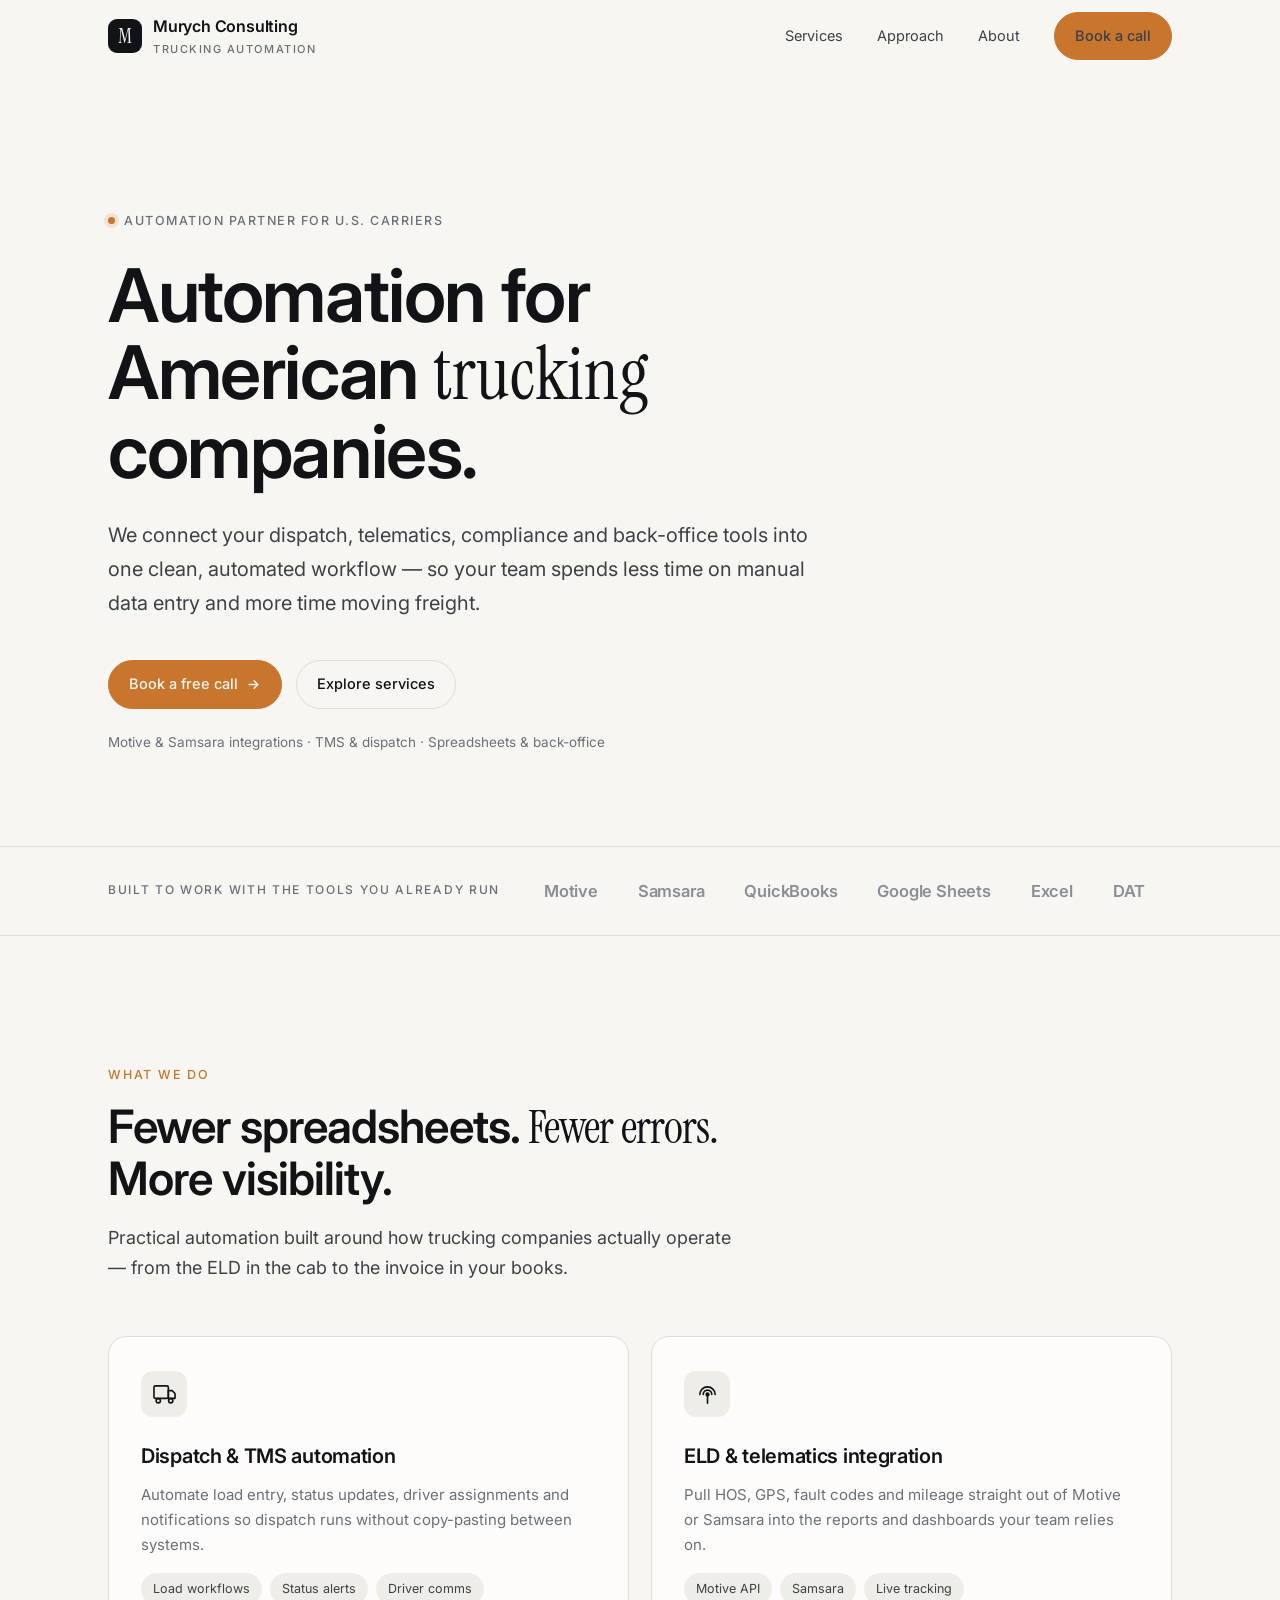
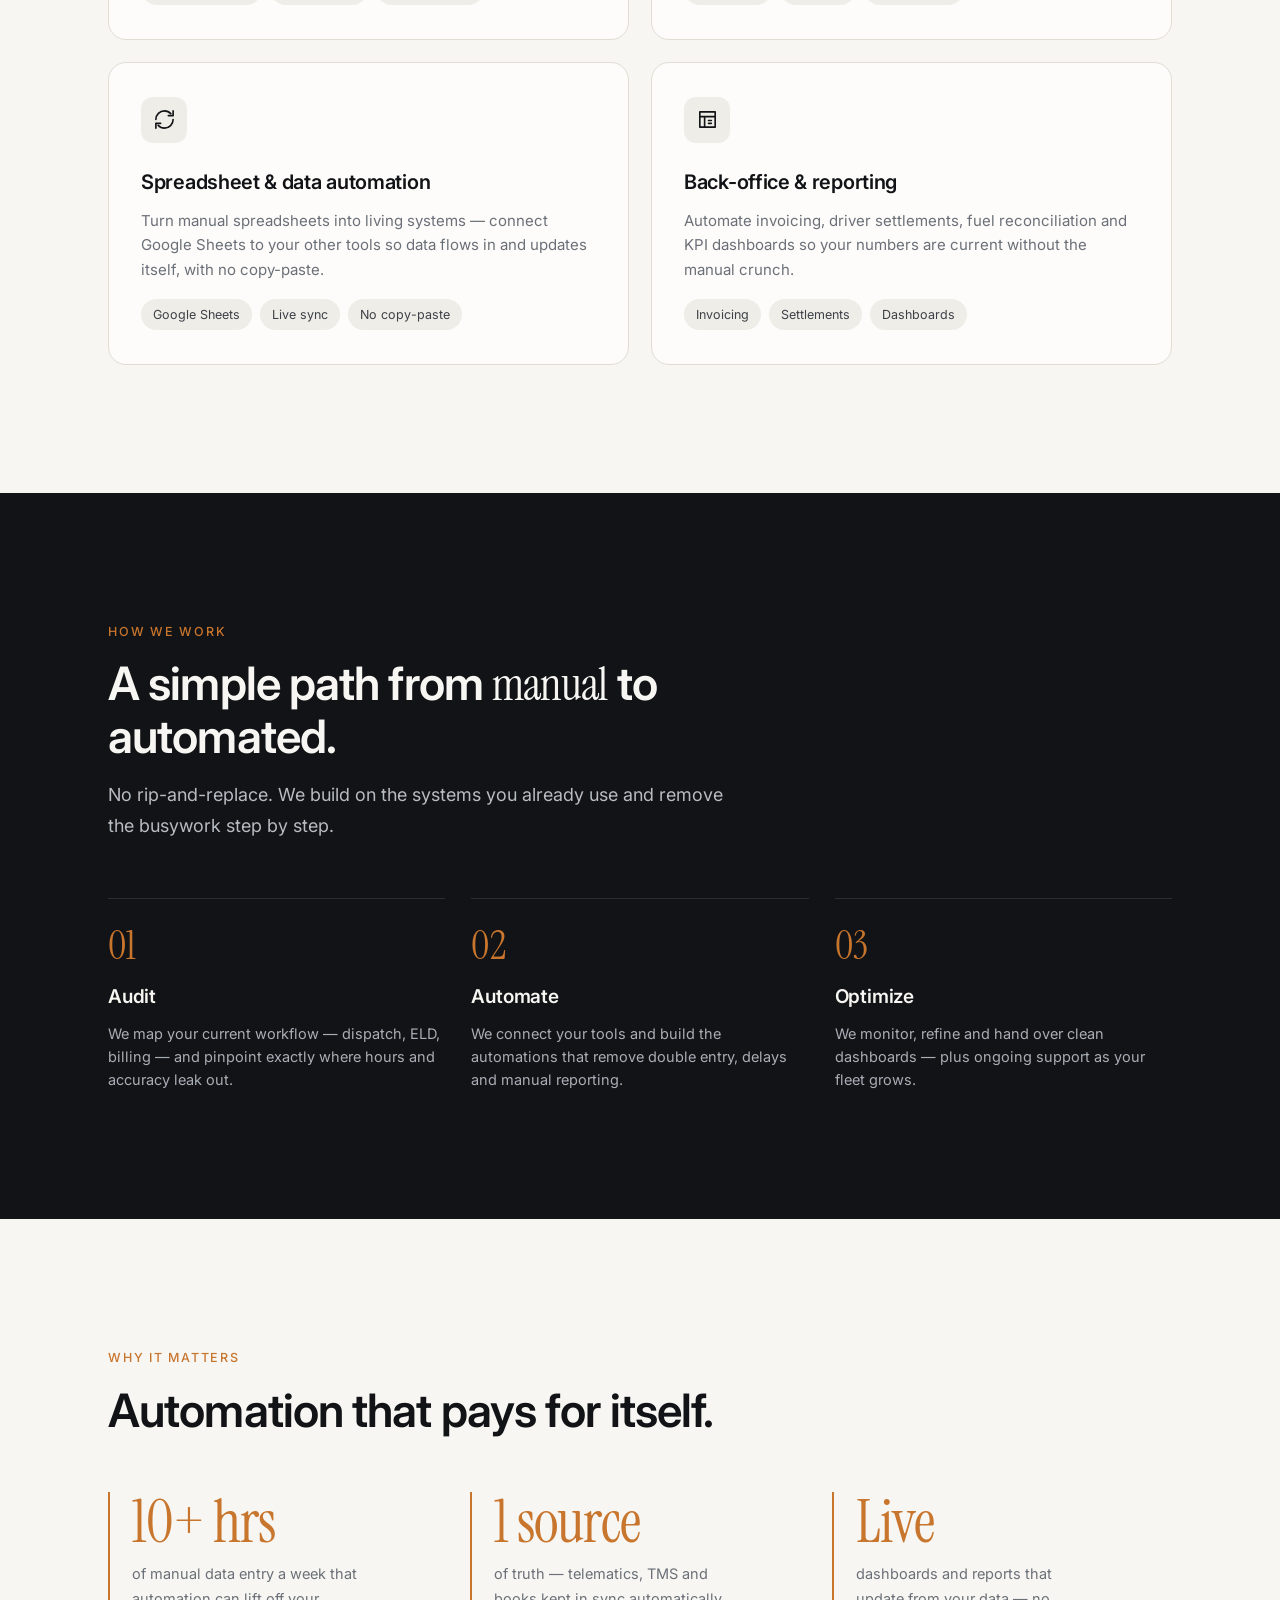
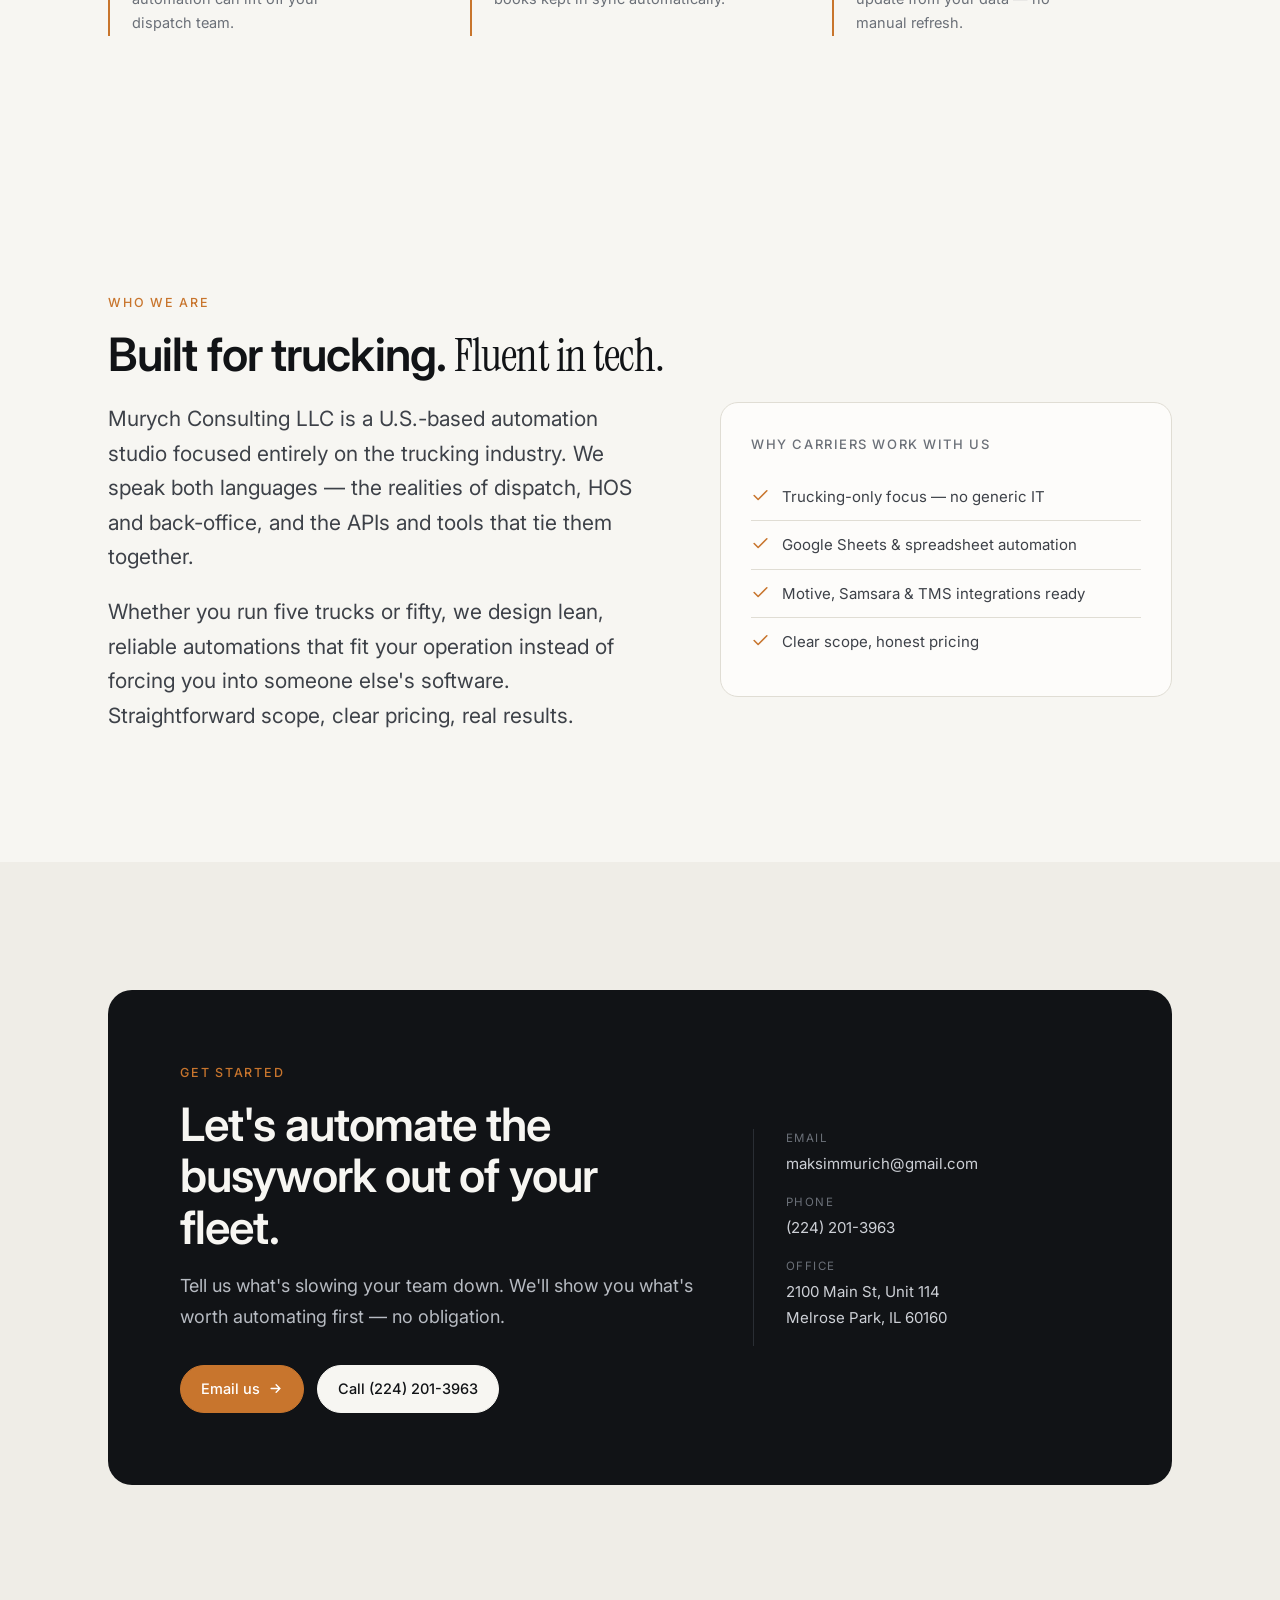
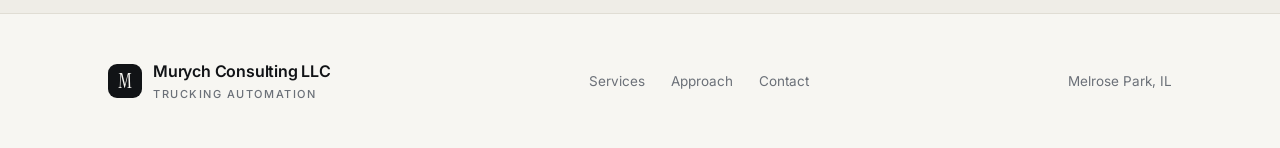
==== commit 839c72ee: "Remove copyright line; balance footer with location filler Co-Authored-By: Claude Opus 4.8 (1M conte" ====
--- a/index.html
+++ b/index.html
@@ -429,7 +429,7 @@
       <a href="#approach">Approach</a>
       <a href="#contact">Contact</a>
     </div>
-    <p>© <span id="yr">2026</span> Murych Consulting LLC · Melrose Park, IL</p>
+    <p>Melrose Park, IL</p>
   </div>
 </footer>
 
@@ -457,9 +457,6 @@
     entries.forEach(e => { if(e.isIntersecting){ e.target.classList.add('in'); io.unobserve(e.target); } });
   }, {threshold:.12, rootMargin:'0px 0px -40px 0px'});
   document.querySelectorAll('.reveal').forEach(el => io.observe(el));
-
-  // Year (Date.now guarded — static fallback already in HTML)
-  try { document.getElementById('yr').textContent = new Date().getFullYear(); } catch(e){}
 </script>
 </body>
 </html>
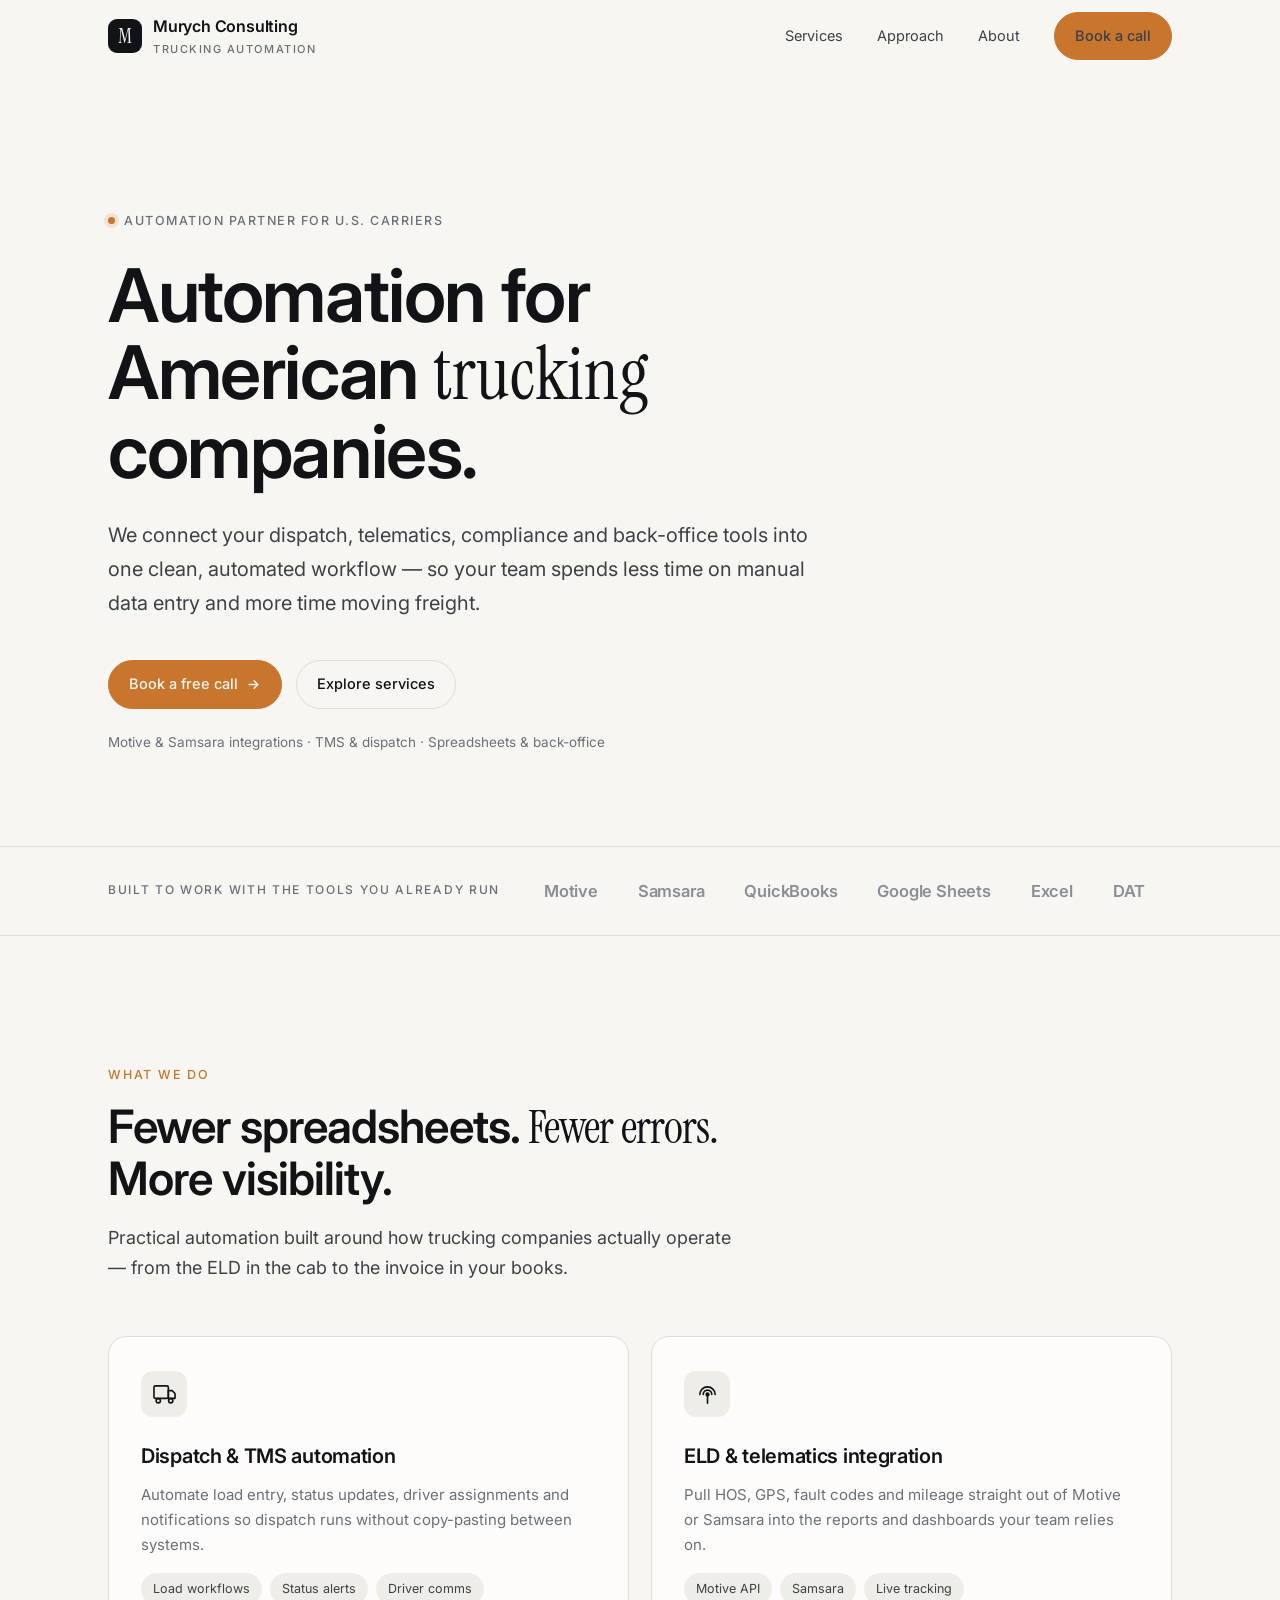
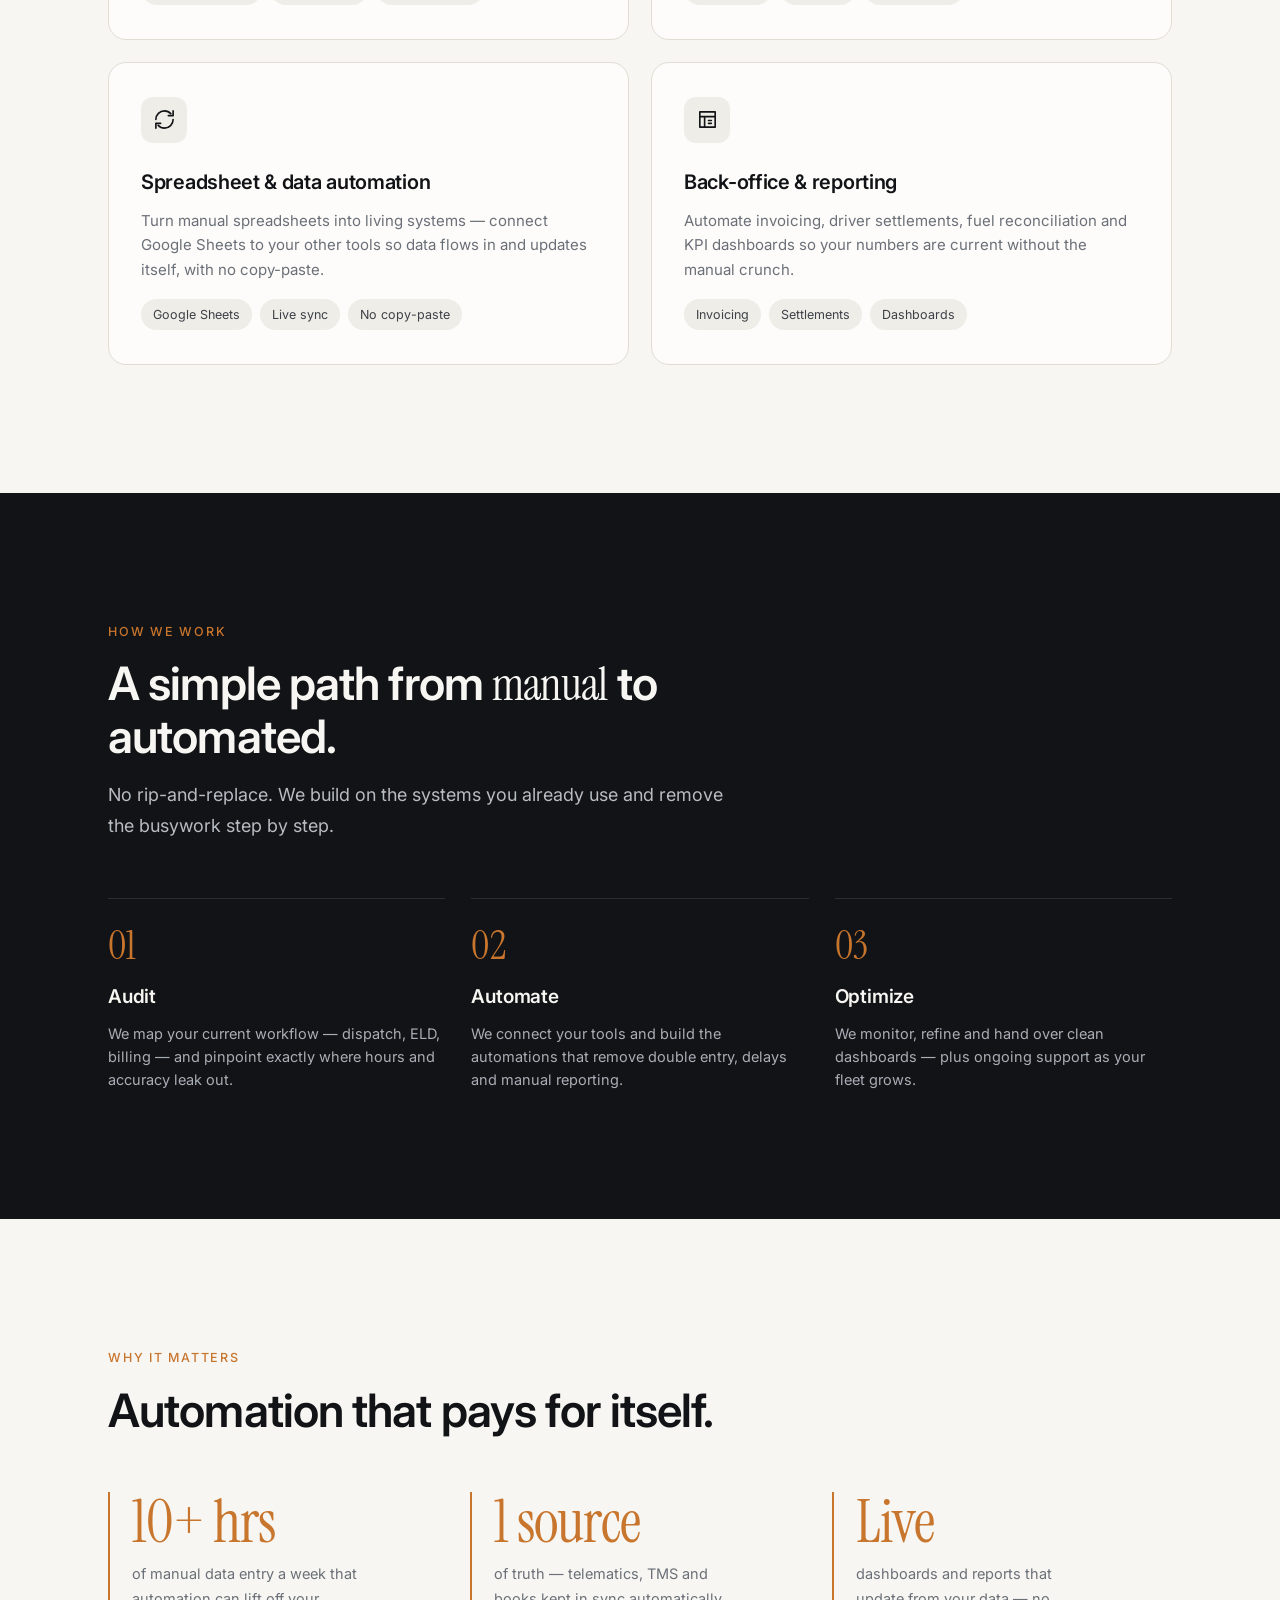
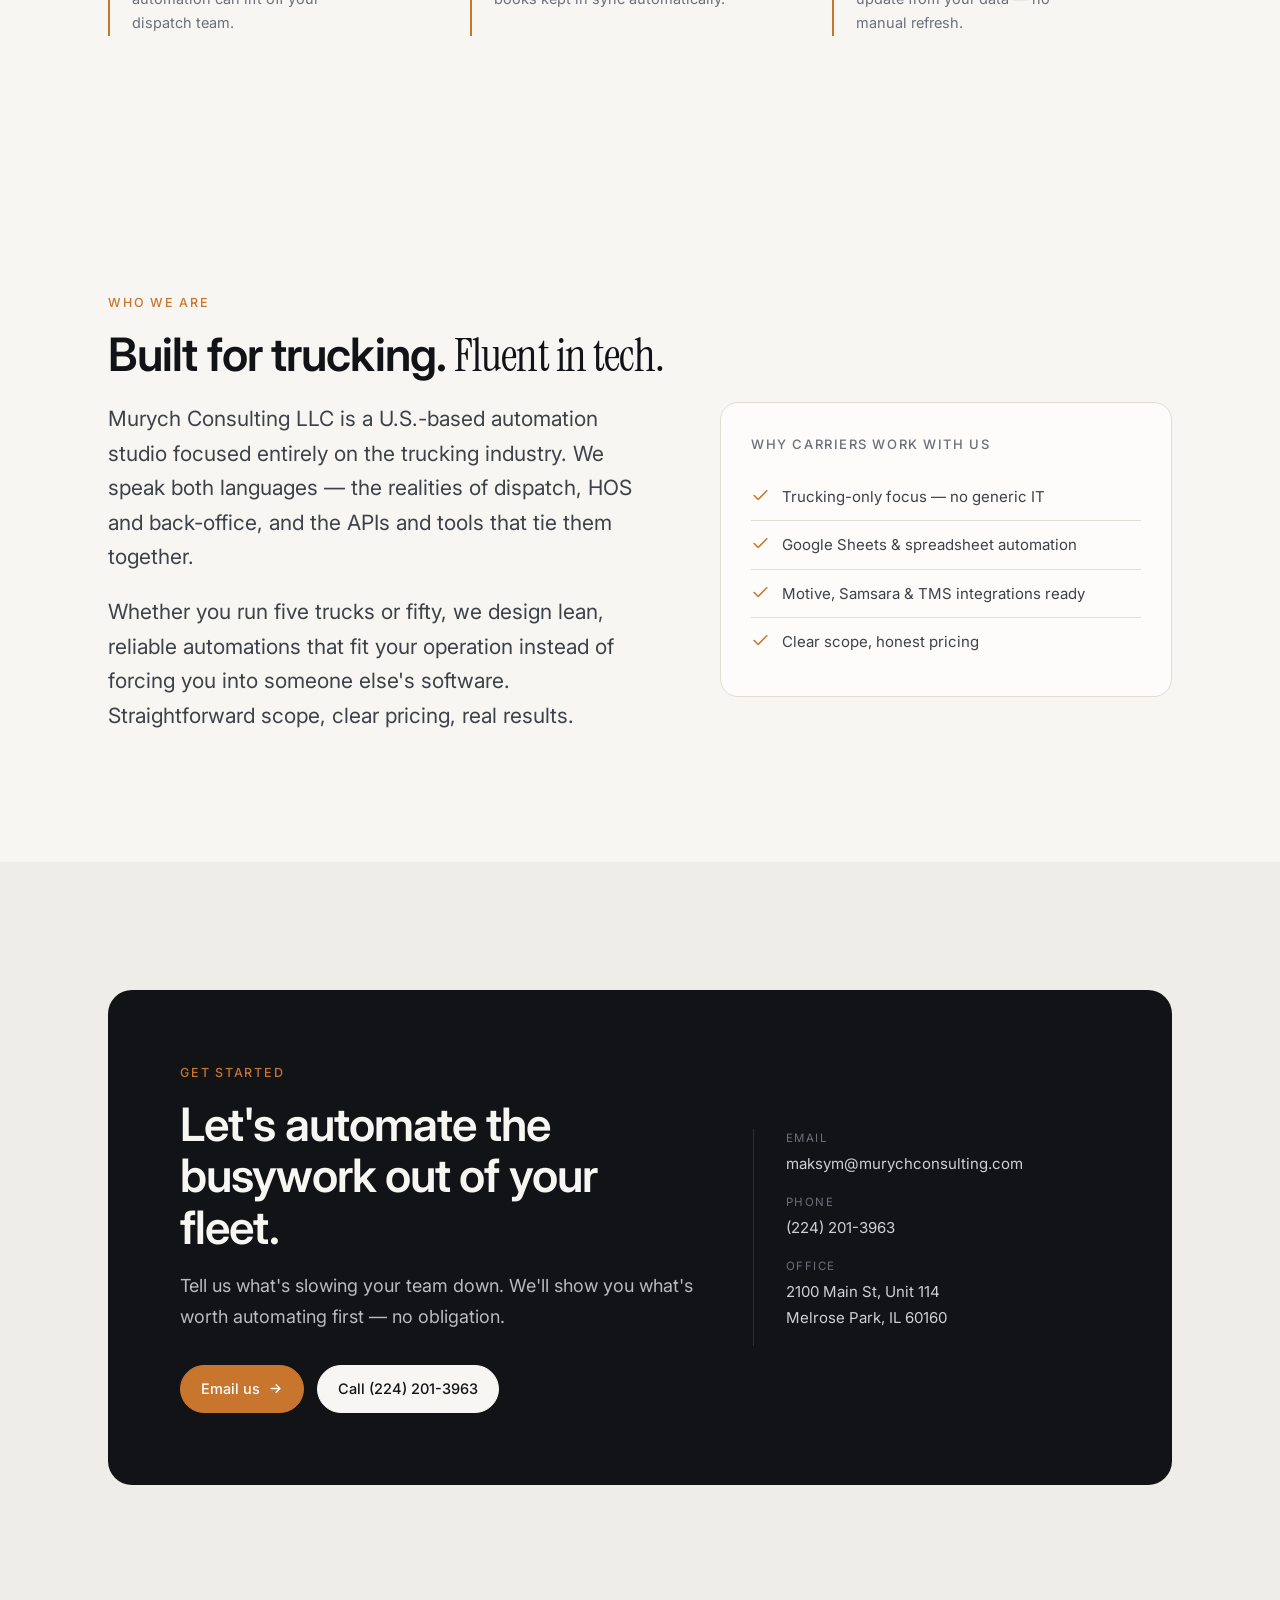
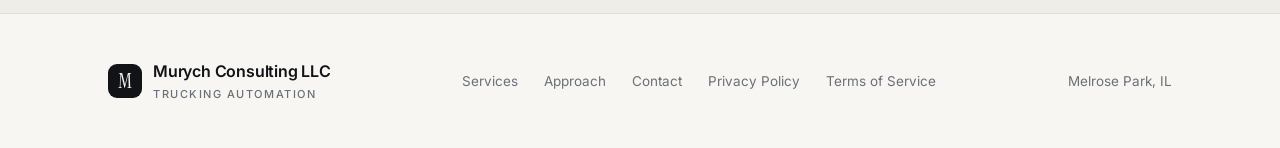
==== commit 5ac582a4: "Add Privacy Policy and Terms of Service; switch contact to business email Both pages are required by" ====
--- a/index.html
+++ b/index.html
@@ -392,7 +392,7 @@
           <h2>Let's automate the busywork out of your fleet.</h2>
           <p class="sec-sub">Tell us what's slowing your team down. We'll show you what's worth automating first — no obligation.</p>
           <div class="contact-cta">
-            <a href="mailto:maksimmurich@gmail.com?subject=Automation%20inquiry%20—%20Murych%20Consulting" class="btn accent-btn">Email us
+            <a href="mailto:maksym@murychconsulting.com?subject=Automation%20inquiry%20—%20Murych%20Consulting" class="btn accent-btn">Email us
               <svg width="15" height="15" viewBox="0 0 24 24" fill="none" stroke="currentColor" stroke-width="2.2" stroke-linecap="round"><path d="M5 12h14M13 6l6 6-6 6"/></svg>
             </a>
             <a href="tel:+12242013963" class="btn">Call (224) 201-3963</a>
@@ -401,7 +401,7 @@
         <div class="contact-details">
           <div>
             <div class="k">Email</div>
-            <a href="mailto:maksimmurich@gmail.com">maksimmurich@gmail.com</a>
+            <a href="mailto:maksym@murychconsulting.com">maksym@murychconsulting.com</a>
           </div>
           <div>
             <div class="k">Phone</div>
@@ -428,6 +428,8 @@
       <a href="#services">Services</a>
       <a href="#approach">Approach</a>
       <a href="#contact">Contact</a>
+      <a href="/privacy.html">Privacy Policy</a>
+      <a href="/terms.html">Terms of Service</a>
     </div>
     <p>Melrose Park, IL</p>
   </div>
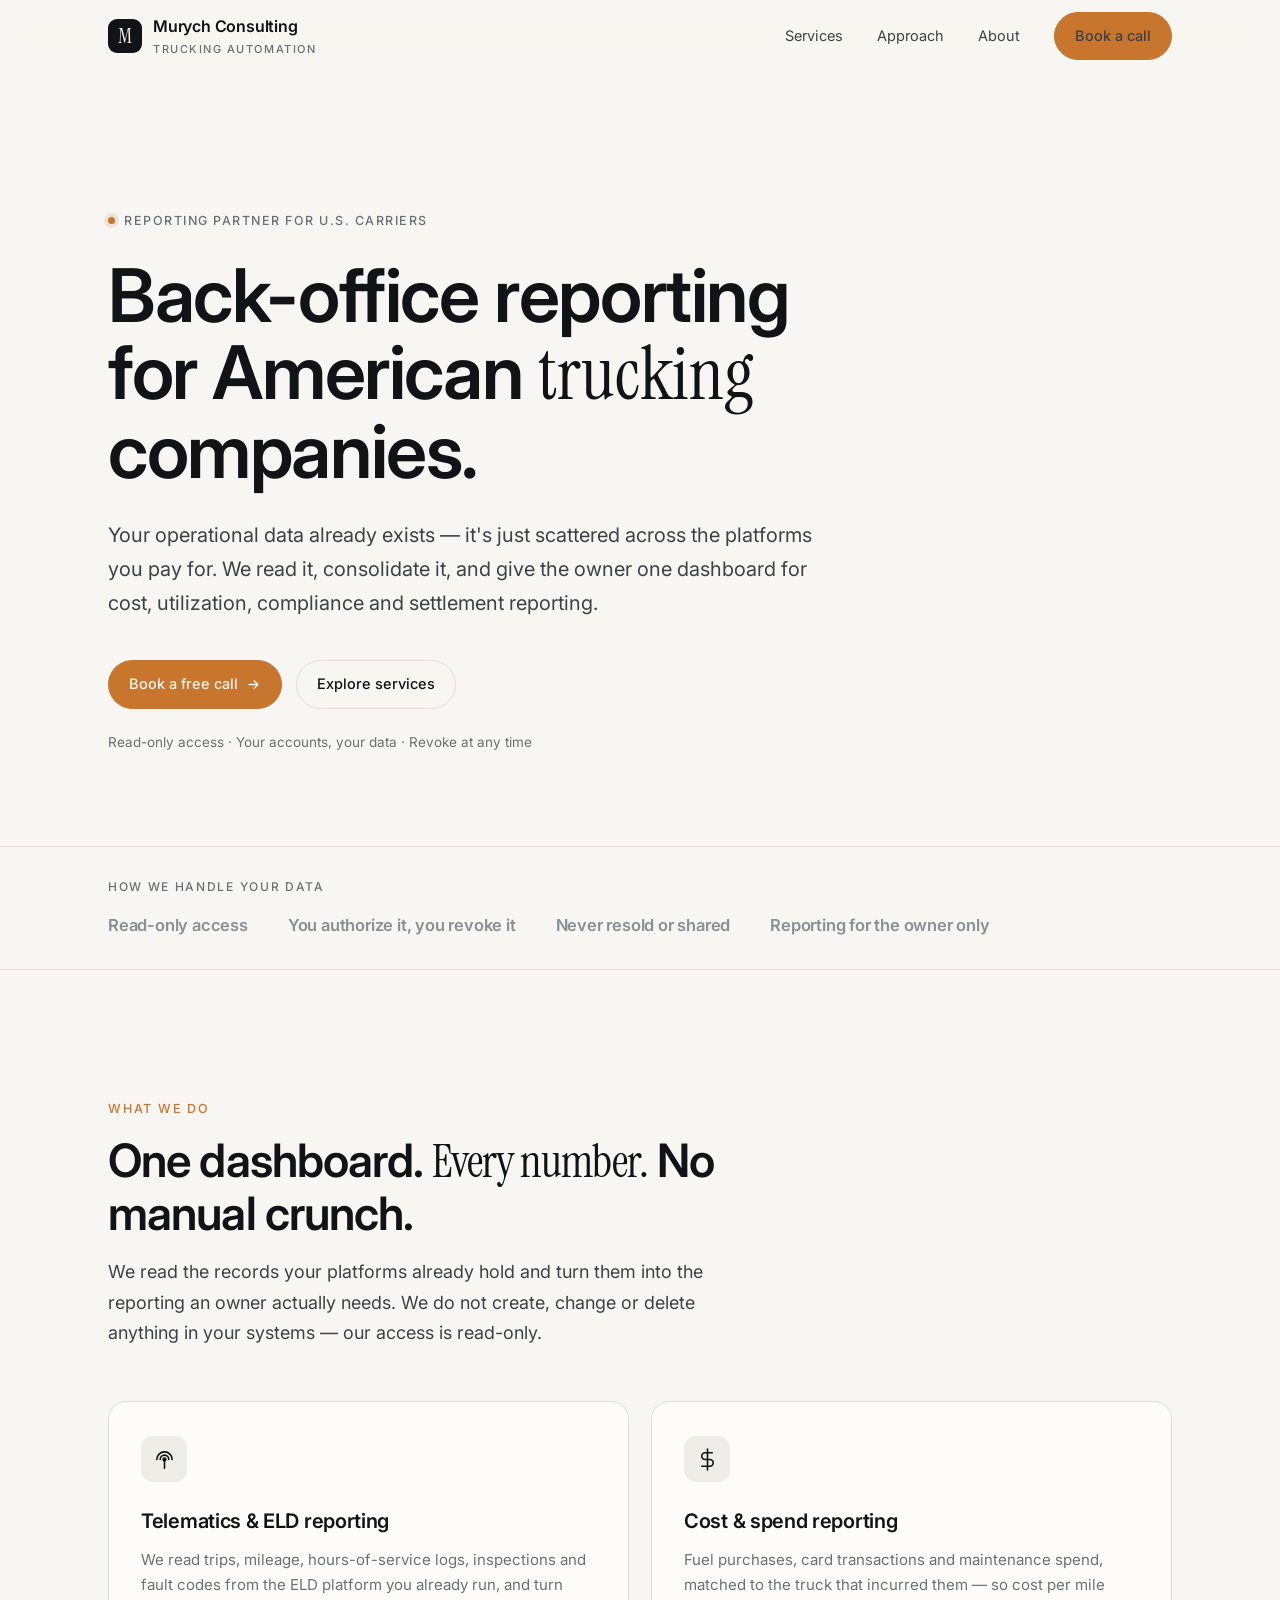
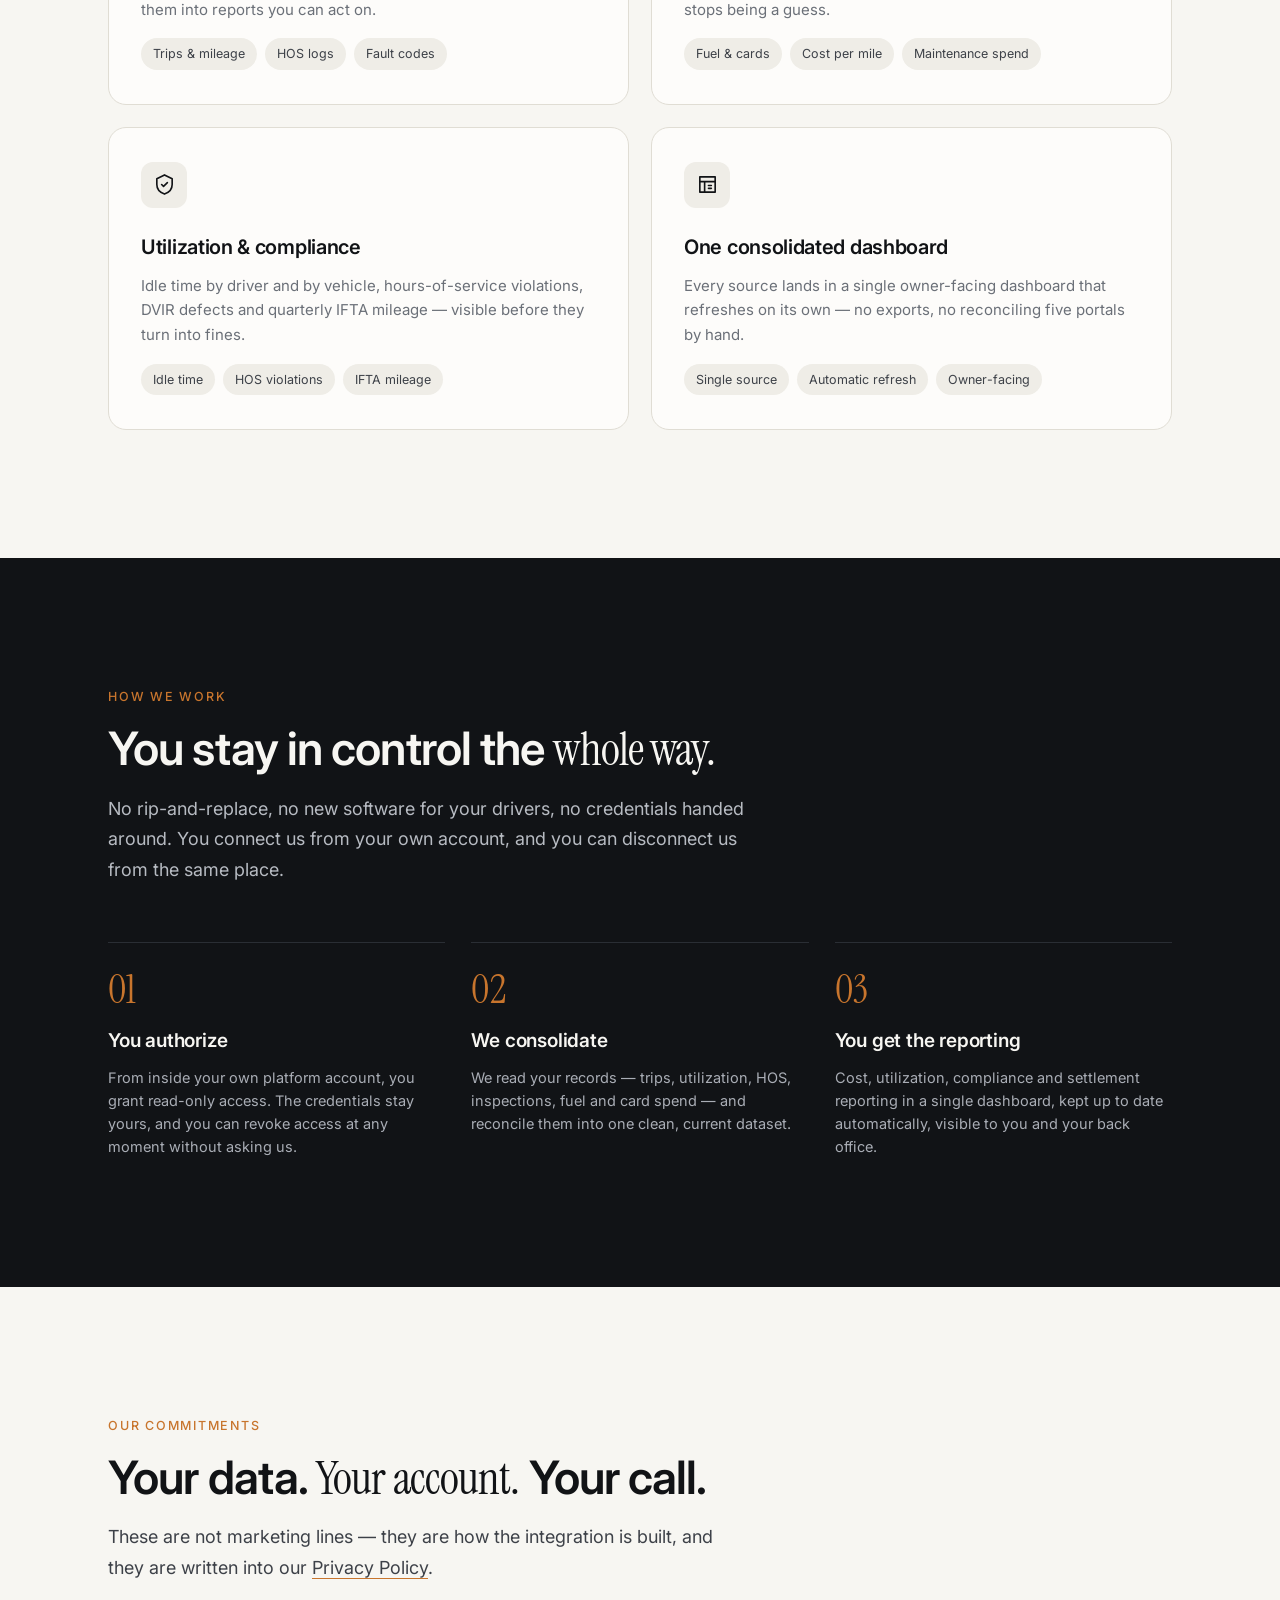
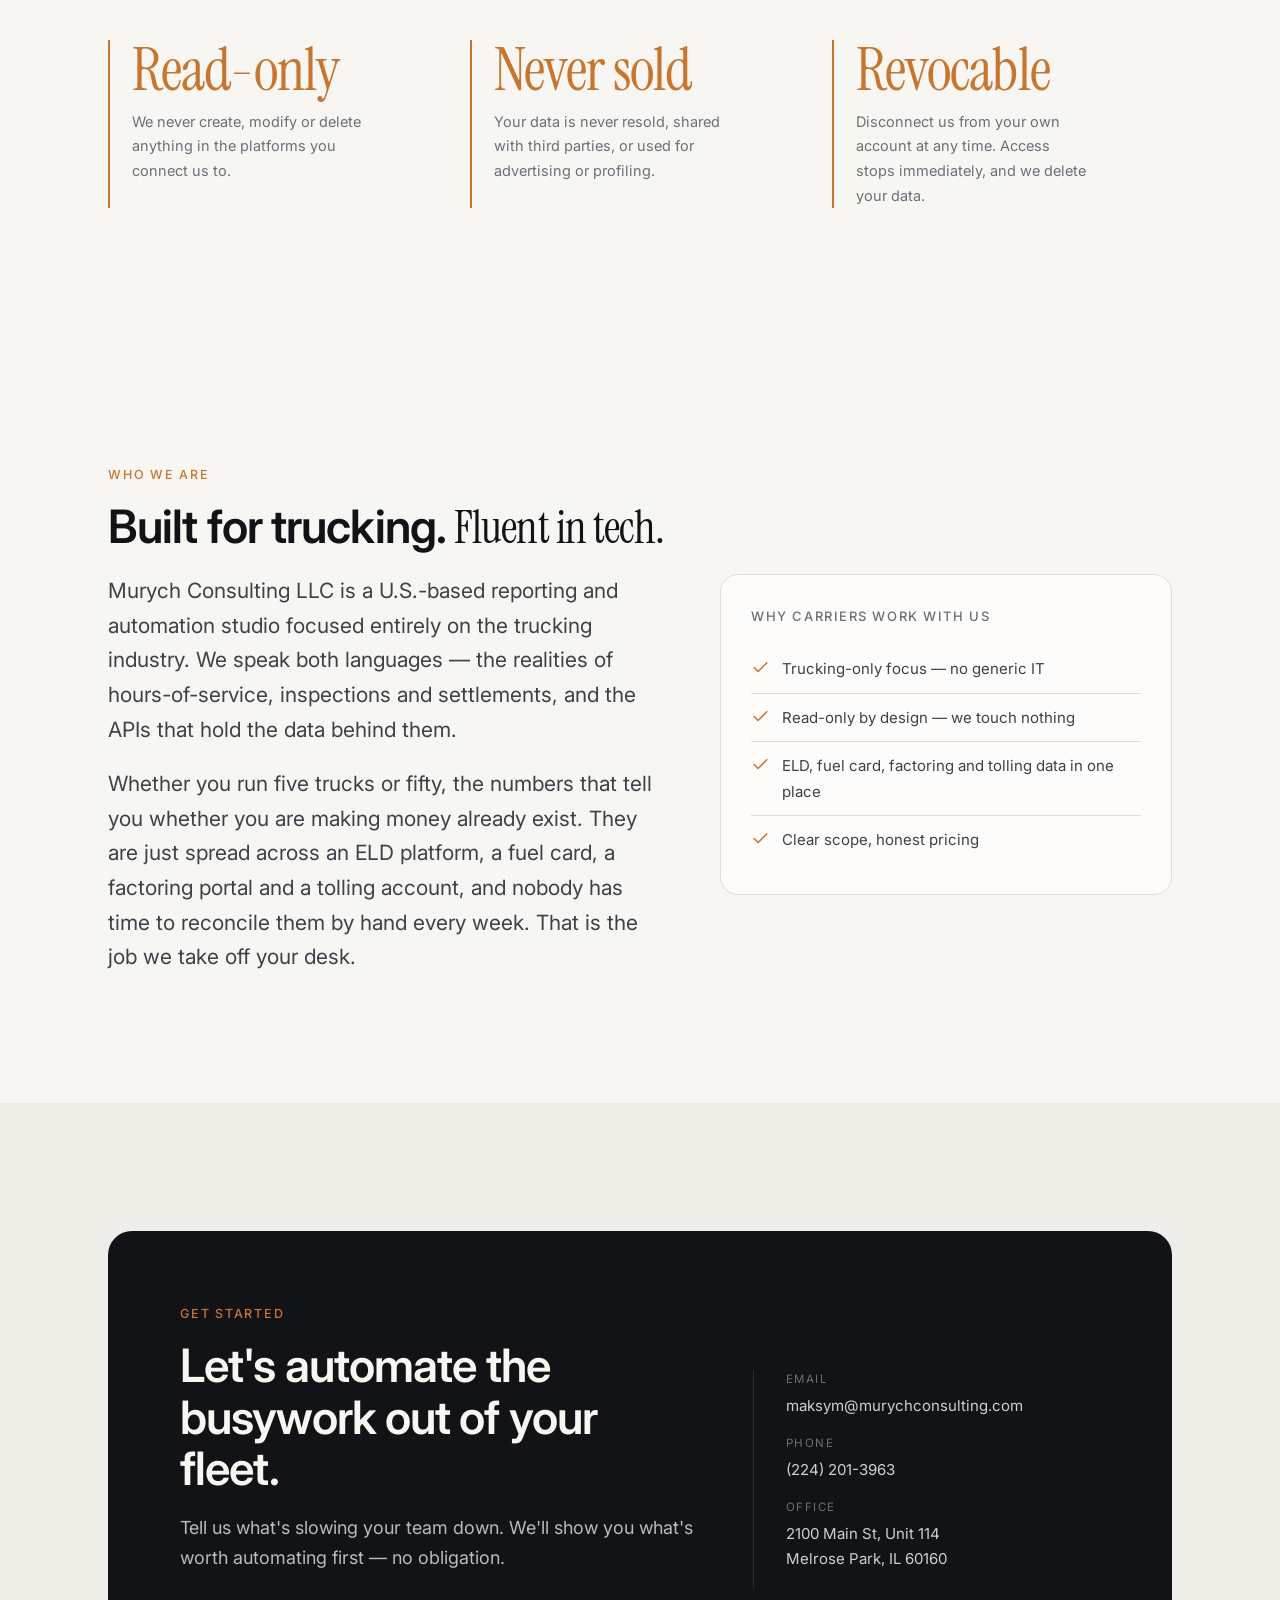
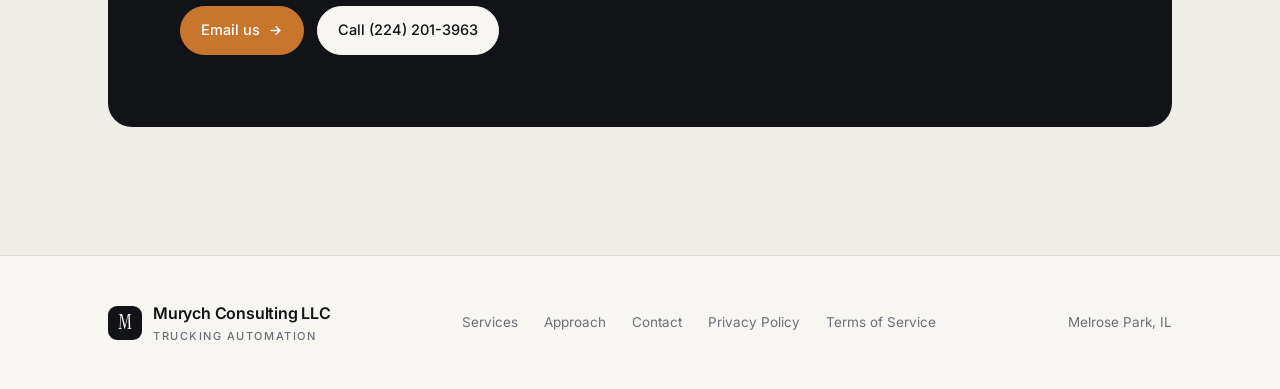
==== commit c072ba4d: "Reposition site as read-only reporting; drop write-automation and vendor claims The old copy promise" ====
--- a/index.html
+++ b/index.html
@@ -3,14 +3,14 @@
 <head>
 <meta charset="UTF-8">
 <meta name="viewport" content="width=device-width, initial-scale=1.0">
-<title>Murych Consulting — Automation for American Trucking Companies</title>
-<meta name="description" content="Murych Consulting LLC helps U.S. trucking companies automate dispatch, telematics, compliance and back-office operations — less manual work, fewer errors, cleaner data.">
+<title>Murych Consulting — Back-Office Reporting for American Trucking Companies</title>
+<meta name="description" content="Murych Consulting LLC builds read-only back-office reporting for U.S. motor carriers: we consolidate your own operational data into one owner-facing analytics dashboard. Read-only access, your data stays yours.">
 <meta name="theme-color" content="#111316">
 
 <!-- Open Graph -->
 <meta property="og:type" content="website">
-<meta property="og:title" content="Murych Consulting — Automation for American Trucking Companies">
-<meta property="og:description" content="We automate dispatch, telematics, compliance and back-office operations for U.S. carriers.">
+<meta property="og:title" content="Murych Consulting — Back-Office Reporting for American Trucking Companies">
+<meta property="og:description" content="Read-only reporting for U.S. carriers: your operational data, consolidated into one dashboard. We never write to your systems.">
 <meta property="og:locale" content="en_US">
 
 <!-- Favicon: inline SVG monogram -->
@@ -241,30 +241,28 @@
   <!-- HERO -->
   <section class="hero">
     <div class="wrap">
-      <span class="eyebrow reveal"><span class="dot"></span> Automation partner for U.S. carriers</span>
-      <h1 class="reveal">Automation for American <em>trucking</em> companies.</h1>
-      <p class="lead reveal">We connect your dispatch, telematics, compliance and back-office tools into one clean, automated workflow — so your team spends less time on manual data entry and more time moving freight.</p>
+      <span class="eyebrow reveal"><span class="dot"></span> Reporting partner for U.S. carriers</span>
+      <h1 class="reveal">Back-office reporting for American <em>trucking</em> companies.</h1>
+      <p class="lead reveal">Your operational data already exists — it's just scattered across the platforms you pay for. We read it, consolidate it, and give the owner one dashboard for cost, utilization, compliance and settlement reporting.</p>
       <div class="hero-cta reveal">
         <a href="#contact" class="btn accent-btn">Book a free call
           <svg width="15" height="15" viewBox="0 0 24 24" fill="none" stroke="currentColor" stroke-width="2.2" stroke-linecap="round"><path d="M5 12h14M13 6l6 6-6 6"/></svg>
         </a>
         <a href="#services" class="btn ghost">Explore services</a>
       </div>
-      <p class="hero-note reveal">Motive &amp; Samsara integrations · TMS &amp; dispatch · Spreadsheets &amp; back-office</p>
+      <p class="hero-note reveal">Read-only access · Your accounts, your data · Revoke at any time</p>
     </div>
   </section>
 
   <!-- TRUST -->
   <div class="trust">
     <div class="wrap trust-inner reveal">
-      <span class="trust-label">Built to work with the tools you already run</span>
+      <span class="trust-label">How we handle your data</span>
       <div class="logos">
-        <span>Motive</span>
-        <span>Samsara</span>
-        <span>QuickBooks</span>
-        <span>Google Sheets</span>
-        <span>Excel</span>
-        <span>DAT</span>
+        <span>Read-only access</span>
+        <span>You authorize it, you revoke it</span>
+        <span>Never resold or shared</span>
+        <span>Reporting for the owner only</span>
       </div>
     </div>
   </div>
@@ -274,33 +272,33 @@
     <div class="wrap">
       <div class="sec-head reveal">
         <div class="sec-tag">What we do</div>
-        <h2>Fewer spreadsheets. <em>Fewer errors.</em> More visibility.</h2>
-        <p class="sec-sub">Practical automation built around how trucking companies actually operate — from the ELD in the cab to the invoice in your books.</p>
+        <h2>One dashboard. <em>Every number.</em> No manual crunch.</h2>
+        <p class="sec-sub">We read the records your platforms already hold and turn them into the reporting an owner actually needs. We do not create, change or delete anything in your systems — our access is read-only.</p>
       </div>
       <div class="grid">
         <div class="card reveal">
-          <div class="ic"><svg viewBox="0 0 24 24" fill="none" stroke="currentColor" stroke-width="1.7" stroke-linecap="round" stroke-linejoin="round"><rect x="1" y="3" width="15" height="13" rx="1.5"/><path d="M16 8h4l3 3v5h-7z"/><circle cx="5.5" cy="18.5" r="2.2"/><circle cx="18.5" cy="18.5" r="2.2"/></svg></div>
-          <h3>Dispatch &amp; TMS automation</h3>
-          <p>Automate load entry, status updates, driver assignments and notifications so dispatch runs without copy-pasting between systems.</p>
-          <ul><li>Load workflows</li><li>Status alerts</li><li>Driver comms</li></ul>
+          <div class="ic"><svg viewBox="0 0 24 24" fill="none" stroke="currentColor" stroke-width="1.7" stroke-linecap="round" stroke-linejoin="round"><path d="M4 12a8 8 0 0 1 16 0"/><path d="M7.5 12a4.5 4.5 0 0 1 9 0"/><circle cx="12" cy="12" r="1.4" fill="currentColor"/><path d="M12 13.4V21"/></svg></div>
+          <h3>Telematics &amp; ELD reporting</h3>
+          <p>We read trips, mileage, hours-of-service logs, inspections and fault codes from the ELD platform you already run, and turn them into reports you can act on.</p>
+          <ul><li>Trips &amp; mileage</li><li>HOS logs</li><li>Fault codes</li></ul>
         </div>
         <div class="card reveal">
-          <div class="ic"><svg viewBox="0 0 24 24" fill="none" stroke="currentColor" stroke-width="1.7" stroke-linecap="round" stroke-linejoin="round"><path d="M4 12a8 8 0 0 1 16 0"/><path d="M7.5 12a4.5 4.5 0 0 1 9 0"/><circle cx="12" cy="12" r="1.4" fill="currentColor"/><path d="M12 13.4V21"/></svg></div>
-          <h3>ELD &amp; telematics integration</h3>
-          <p>Pull HOS, GPS, fault codes and mileage straight out of Motive or Samsara into the reports and dashboards your team relies on.</p>
-          <ul><li>Motive API</li><li>Samsara</li><li>Live tracking</li></ul>
+          <div class="ic"><svg viewBox="0 0 24 24" fill="none" stroke="currentColor" stroke-width="1.7" stroke-linecap="round" stroke-linejoin="round"><path d="M12 1v22M17 5H9.5a3.5 3.5 0 0 0 0 7h5a3.5 3.5 0 0 1 0 7H6"/></svg></div>
+          <h3>Cost &amp; spend reporting</h3>
+          <p>Fuel purchases, card transactions and maintenance spend, matched to the truck that incurred them — so cost per mile stops being a guess.</p>
+          <ul><li>Fuel &amp; cards</li><li>Cost per mile</li><li>Maintenance spend</li></ul>
         </div>
         <div class="card reveal">
-          <div class="ic"><svg viewBox="0 0 24 24" fill="none" stroke="currentColor" stroke-width="1.7" stroke-linecap="round" stroke-linejoin="round"><path d="M21 12a9 9 0 0 1-9 9c-2.6 0-5-1.1-6.6-2.9M3 12a9 9 0 0 1 9-9c2.6 0 5 1.1 6.6 2.9"/><path d="M21 3v5h-5M3 21v-5h5"/></svg></div>
-          <h3>Spreadsheet &amp; data automation</h3>
-          <p>Turn manual spreadsheets into living systems — connect Google Sheets to your other tools so data flows in and updates itself, with no copy-paste.</p>
-          <ul><li>Google Sheets</li><li>Live sync</li><li>No copy-paste</li></ul>
+          <div class="ic"><svg viewBox="0 0 24 24" fill="none" stroke="currentColor" stroke-width="1.7" stroke-linecap="round" stroke-linejoin="round"><path d="M12 2l8 4v6c0 5-3.4 8.4-8 10-4.6-1.6-8-5-8-10V6z"/><path d="M9 12l2 2 4-4"/></svg></div>
+          <h3>Utilization &amp; compliance</h3>
+          <p>Idle time by driver and by vehicle, hours-of-service violations, DVIR defects and quarterly IFTA mileage — visible before they turn into fines.</p>
+          <ul><li>Idle time</li><li>HOS violations</li><li>IFTA mileage</li></ul>
         </div>
         <div class="card reveal">
           <div class="ic"><svg viewBox="0 0 24 24" fill="none" stroke="currentColor" stroke-width="1.7" stroke-linecap="round" stroke-linejoin="round"><path d="M4 4h16v16H4z"/><path d="M4 9h16M9 9v11"/><path d="M13 13h3M13 16h3"/></svg></div>
-          <h3>Back-office &amp; reporting</h3>
-          <p>Automate invoicing, driver settlements, fuel reconciliation and KPI dashboards so your numbers are current without the manual crunch.</p>
-          <ul><li>Invoicing</li><li>Settlements</li><li>Dashboards</li></ul>
+          <h3>One consolidated dashboard</h3>
+          <p>Every source lands in a single owner-facing dashboard that refreshes on its own — no exports, no reconciling five portals by hand.</p>
+          <ul><li>Single source</li><li>Automatic refresh</li><li>Owner-facing</li></ul>
         </div>
       </div>
     </div>
@@ -311,24 +309,24 @@
     <div class="wrap">
       <div class="sec-head reveal">
         <div class="sec-tag">How we work</div>
-        <h2>A simple path from <em>manual</em> to automated.</h2>
-        <p class="sec-sub">No rip-and-replace. We build on the systems you already use and remove the busywork step by step.</p>
+        <h2>You stay in control the <em>whole way.</em></h2>
+        <p class="sec-sub">No rip-and-replace, no new software for your drivers, no credentials handed around. You connect us from your own account, and you can disconnect us from the same place.</p>
       </div>
       <div class="steps">
         <div class="step reveal">
           <div class="n serif">01</div>
-          <h4>Audit</h4>
-          <p>We map your current workflow — dispatch, ELD, billing — and pinpoint exactly where hours and accuracy leak out.</p>
+          <h4>You authorize</h4>
+          <p>From inside your own platform account, you grant read-only access. The credentials stay yours, and you can revoke access at any moment without asking us.</p>
         </div>
         <div class="step reveal">
           <div class="n serif">02</div>
-          <h4>Automate</h4>
-          <p>We connect your tools and build the automations that remove double entry, delays and manual reporting.</p>
+          <h4>We consolidate</h4>
+          <p>We read your records — trips, utilization, HOS, inspections, fuel and card spend — and reconcile them into one clean, current dataset.</p>
         </div>
         <div class="step reveal">
           <div class="n serif">03</div>
-          <h4>Optimize</h4>
-          <p>We monitor, refine and hand over clean dashboards — plus ongoing support as your fleet grows.</p>
+          <h4>You get the reporting</h4>
+          <p>Cost, utilization, compliance and settlement reporting in a single dashboard, kept up to date automatically, visible to you and your back office.</p>
         </div>
       </div>
     </div>
@@ -338,21 +336,22 @@
   <section class="block">
     <div class="wrap">
       <div class="sec-head reveal">
-        <div class="sec-tag">Why it matters</div>
-        <h2>Automation that pays for itself.</h2>
+        <div class="sec-tag">Our commitments</div>
+        <h2>Your data. <em>Your account.</em> Your call.</h2>
+        <p class="sec-sub">These are not marketing lines — they are how the integration is built, and they are written into our <a href="/privacy.html" style="border-bottom:1px solid var(--accent)">Privacy Policy</a>.</p>
       </div>
       <div class="stats">
         <div class="stat reveal">
-          <div class="num accent">10+ hrs</div>
-          <div class="lbl">of manual data entry a week that automation can lift off your dispatch team.</div>
+          <div class="num accent">Read-only</div>
+          <div class="lbl">We never create, modify or delete anything in the platforms you connect us to.</div>
         </div>
         <div class="stat reveal">
-          <div class="num accent">1 source</div>
-          <div class="lbl">of truth — telematics, TMS and books kept in sync automatically.</div>
+          <div class="num accent">Never sold</div>
+          <div class="lbl">Your data is never resold, shared with third parties, or used for advertising or profiling.</div>
         </div>
         <div class="stat reveal">
-          <div class="num accent">Live</div>
-          <div class="lbl">dashboards and reports that update from your data — no manual refresh.</div>
+          <div class="num accent">Revocable</div>
+          <div class="lbl">Disconnect us from your own account at any time. Access stops immediately, and we delete your data.</div>
         </div>
       </div>
     </div>
@@ -367,15 +366,15 @@
       </div>
       <div class="about-grid">
         <div class="reveal">
-          <p>Murych Consulting LLC is a U.S.-based automation studio focused entirely on the trucking industry. We speak both languages — the realities of dispatch, HOS and back-office, and the APIs and tools that tie them together.</p>
-          <p>Whether you run five trucks or fifty, we design lean, reliable automations that fit your operation instead of forcing you into someone else's software. Straightforward scope, clear pricing, real results.</p>
+          <p>Murych Consulting LLC is a U.S.-based reporting and automation studio focused entirely on the trucking industry. We speak both languages — the realities of hours-of-service, inspections and settlements, and the APIs that hold the data behind them.</p>
+          <p>Whether you run five trucks or fifty, the numbers that tell you whether you are making money already exist. They are just spread across an ELD platform, a fuel card, a factoring portal and a tolling account, and nobody has time to reconcile them by hand every week. That is the job we take off your desk.</p>
         </div>
         <div class="about-side reveal">
           <h4>Why carriers work with us</h4>
           <ul>
             <li><svg viewBox="0 0 24 24" fill="none" stroke="currentColor" stroke-width="2" stroke-linecap="round" stroke-linejoin="round"><path d="M20 6L9 17l-5-5"/></svg> Trucking-only focus — no generic IT</li>
-            <li><svg viewBox="0 0 24 24" fill="none" stroke="currentColor" stroke-width="2" stroke-linecap="round" stroke-linejoin="round"><path d="M20 6L9 17l-5-5"/></svg> Google Sheets &amp; spreadsheet automation</li>
-            <li><svg viewBox="0 0 24 24" fill="none" stroke="currentColor" stroke-width="2" stroke-linecap="round" stroke-linejoin="round"><path d="M20 6L9 17l-5-5"/></svg> Motive, Samsara &amp; TMS integrations ready</li>
+            <li><svg viewBox="0 0 24 24" fill="none" stroke="currentColor" stroke-width="2" stroke-linecap="round" stroke-linejoin="round"><path d="M20 6L9 17l-5-5"/></svg> Read-only by design — we touch nothing</li>
+            <li><svg viewBox="0 0 24 24" fill="none" stroke="currentColor" stroke-width="2" stroke-linecap="round" stroke-linejoin="round"><path d="M20 6L9 17l-5-5"/></svg> ELD, fuel card, factoring and tolling data in one place</li>
             <li><svg viewBox="0 0 24 24" fill="none" stroke="currentColor" stroke-width="2" stroke-linecap="round" stroke-linejoin="round"><path d="M20 6L9 17l-5-5"/></svg> Clear scope, honest pricing</li>
           </ul>
         </div>
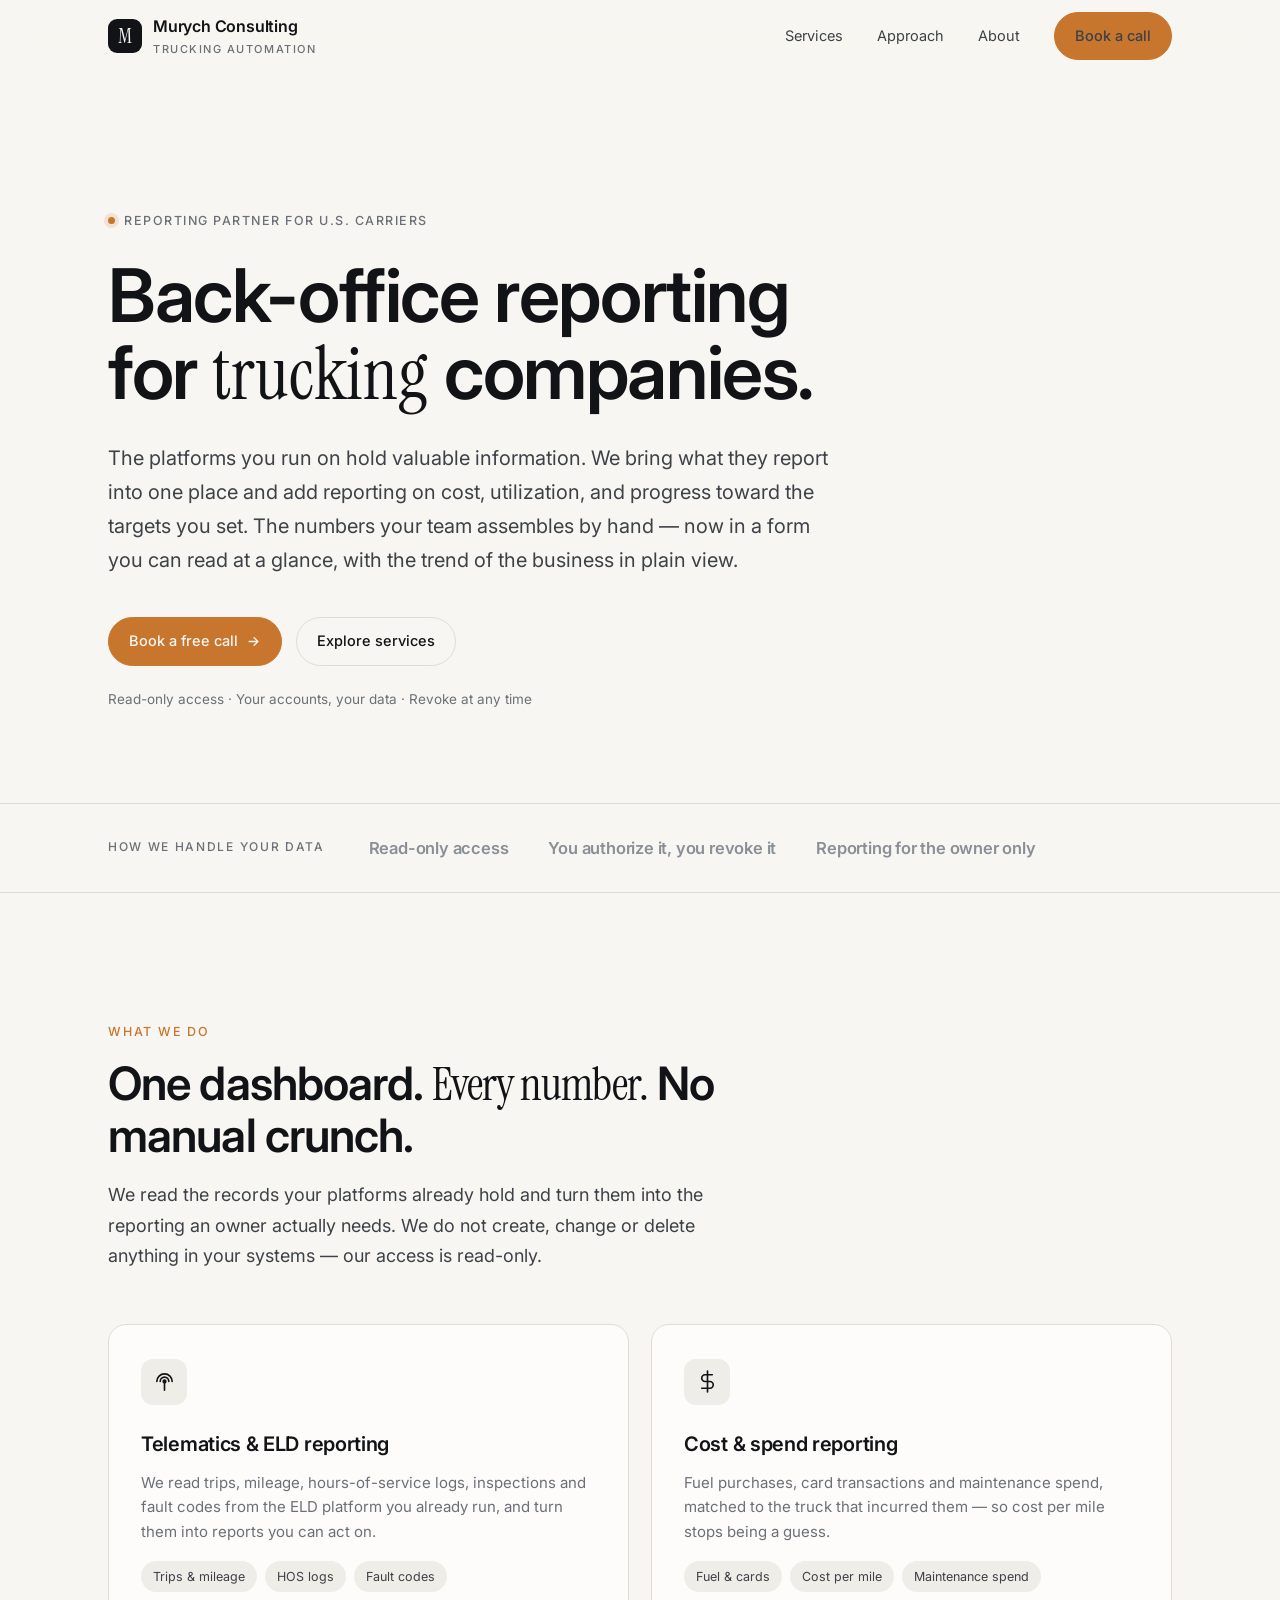
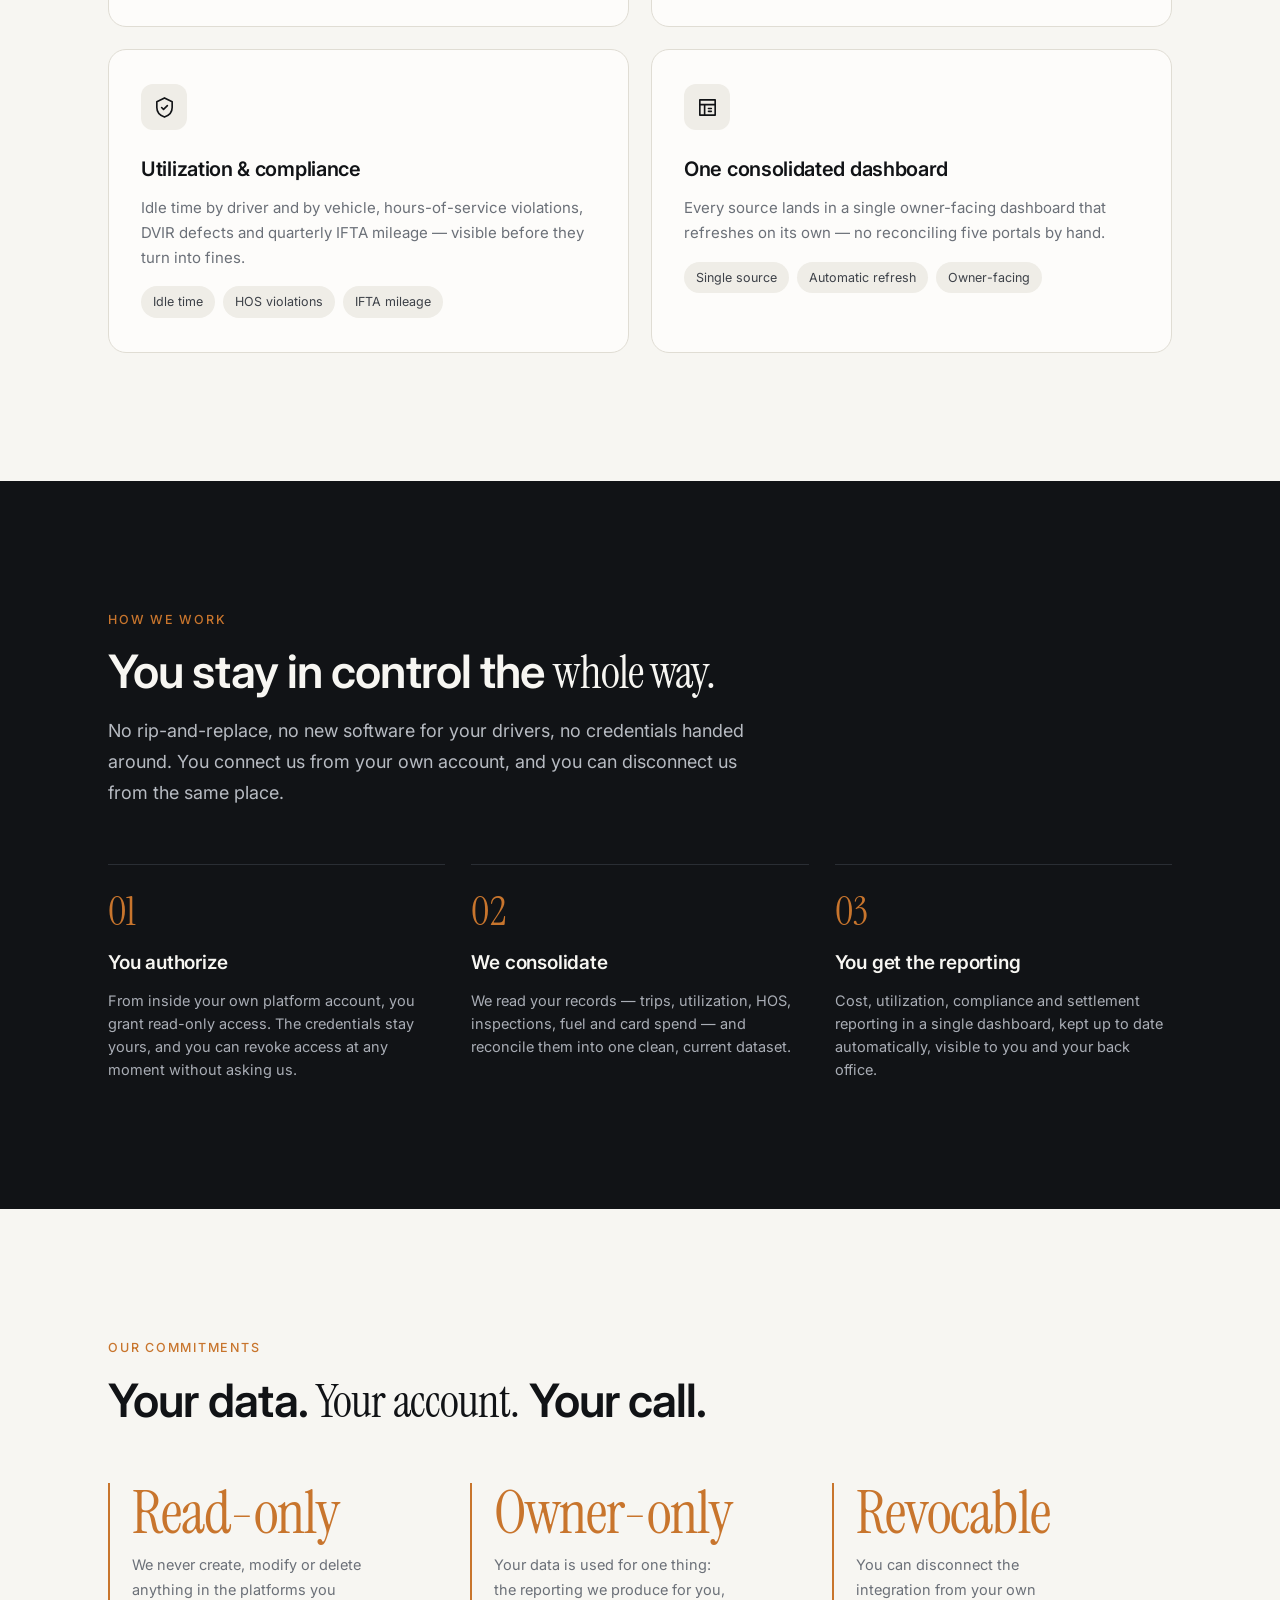
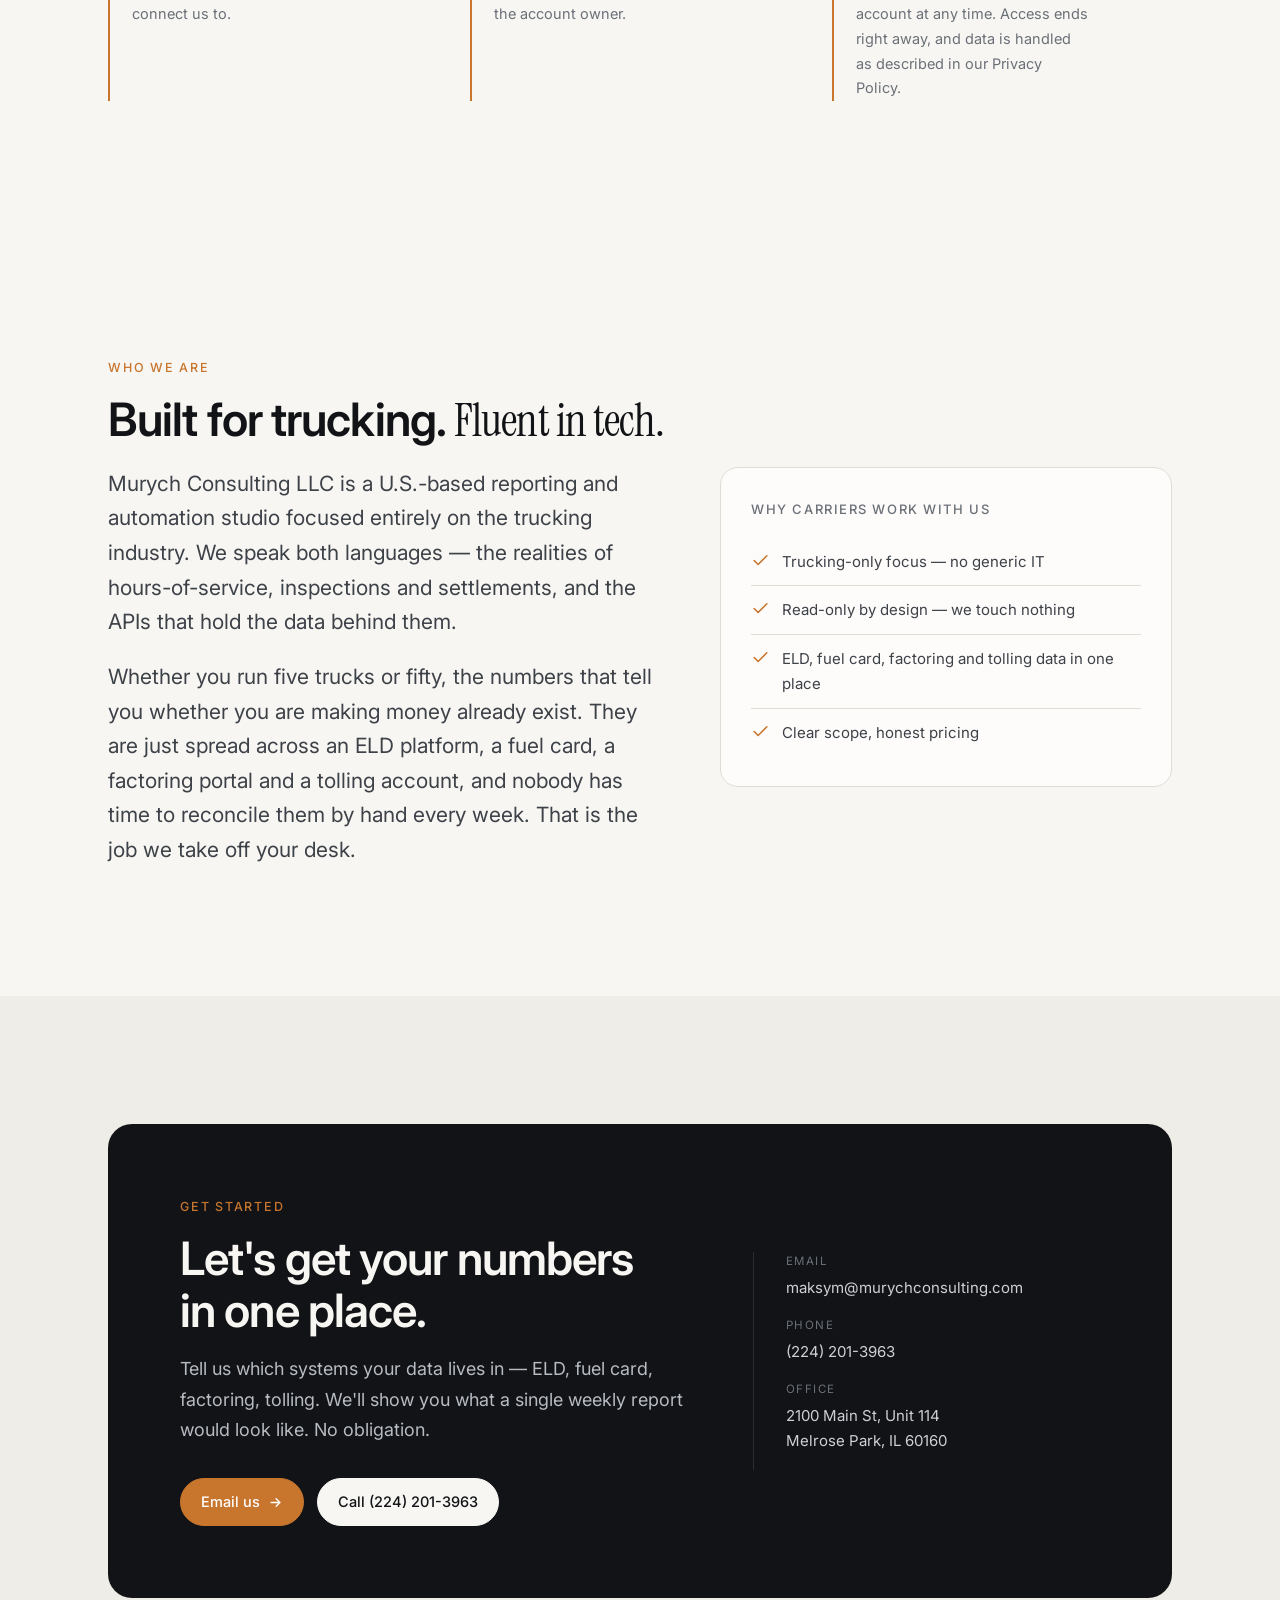
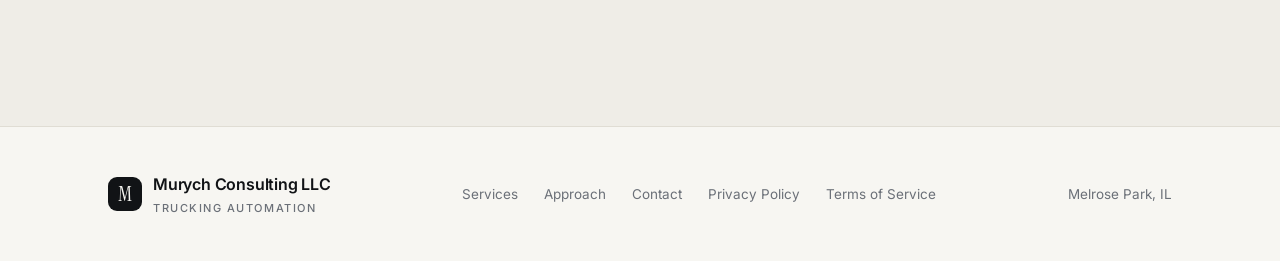
==== commit ceb28cf4: "Drop "no ranking" promise from privacy; broaden hero copy Privacy: remove the "no score, rating or r" ====
--- a/index.html
+++ b/index.html
@@ -3,13 +3,13 @@
 <head>
 <meta charset="UTF-8">
 <meta name="viewport" content="width=device-width, initial-scale=1.0">
-<title>Murych Consulting — Back-Office Reporting for American Trucking Companies</title>
+<title>Murych Consulting — Back-Office Reporting for Trucking Companies</title>
 <meta name="description" content="Murych Consulting LLC builds read-only back-office reporting for U.S. motor carriers: we consolidate your own operational data into one owner-facing analytics dashboard. Read-only access, your data stays yours.">
 <meta name="theme-color" content="#111316">
 
 <!-- Open Graph -->
 <meta property="og:type" content="website">
-<meta property="og:title" content="Murych Consulting — Back-Office Reporting for American Trucking Companies">
+<meta property="og:title" content="Murych Consulting — Back-Office Reporting for Trucking Companies">
 <meta property="og:description" content="Read-only reporting for U.S. carriers: your operational data, consolidated into one dashboard. We never write to your systems.">
 <meta property="og:locale" content="en_US">
 
@@ -242,8 +242,8 @@
   <section class="hero">
     <div class="wrap">
       <span class="eyebrow reveal"><span class="dot"></span> Reporting partner for U.S. carriers</span>
-      <h1 class="reveal">Back-office reporting for American <em>trucking</em> companies.</h1>
-      <p class="lead reveal">Your operational data already exists — it's just scattered across the platforms you pay for. We read it, consolidate it, and give the owner one dashboard for cost, utilization, compliance and settlement reporting.</p>
+      <h1 class="reveal">Back-office reporting for <em>trucking</em> companies.</h1>
+      <p class="lead reveal">The platforms you run on hold valuable information. We bring what they report into one place and add reporting on cost, utilization, and progress toward the targets you set. The numbers your team assembles by hand — now in a form you can read at a glance, with the trend of the business in plain view.</p>
       <div class="hero-cta reveal">
         <a href="#contact" class="btn accent-btn">Book a free call
           <svg width="15" height="15" viewBox="0 0 24 24" fill="none" stroke="currentColor" stroke-width="2.2" stroke-linecap="round"><path d="M5 12h14M13 6l6 6-6 6"/></svg>
@@ -261,7 +261,6 @@
       <div class="logos">
         <span>Read-only access</span>
         <span>You authorize it, you revoke it</span>
-        <span>Never resold or shared</span>
         <span>Reporting for the owner only</span>
       </div>
     </div>
@@ -297,7 +296,7 @@
         <div class="card reveal">
           <div class="ic"><svg viewBox="0 0 24 24" fill="none" stroke="currentColor" stroke-width="1.7" stroke-linecap="round" stroke-linejoin="round"><path d="M4 4h16v16H4z"/><path d="M4 9h16M9 9v11"/><path d="M13 13h3M13 16h3"/></svg></div>
           <h3>One consolidated dashboard</h3>
-          <p>Every source lands in a single owner-facing dashboard that refreshes on its own — no exports, no reconciling five portals by hand.</p>
+          <p>Every source lands in a single owner-facing dashboard that refreshes on its own — no reconciling five portals by hand.</p>
           <ul><li>Single source</li><li>Automatic refresh</li><li>Owner-facing</li></ul>
         </div>
       </div>
@@ -338,7 +337,6 @@
       <div class="sec-head reveal">
         <div class="sec-tag">Our commitments</div>
         <h2>Your data. <em>Your account.</em> Your call.</h2>
-        <p class="sec-sub">These are not marketing lines — they are how the integration is built, and they are written into our <a href="/privacy.html" style="border-bottom:1px solid var(--accent)">Privacy Policy</a>.</p>
       </div>
       <div class="stats">
         <div class="stat reveal">
@@ -346,12 +344,12 @@
           <div class="lbl">We never create, modify or delete anything in the platforms you connect us to.</div>
         </div>
         <div class="stat reveal">
-          <div class="num accent">Never sold</div>
-          <div class="lbl">Your data is never resold, shared with third parties, or used for advertising or profiling.</div>
+          <div class="num accent">Owner-only</div>
+          <div class="lbl">Your data is used for one thing: the reporting we produce for you, the account owner.</div>
         </div>
         <div class="stat reveal">
           <div class="num accent">Revocable</div>
-          <div class="lbl">Disconnect us from your own account at any time. Access stops immediately, and we delete your data.</div>
+          <div class="lbl">You can disconnect the integration from your own account at any time. Access ends right away, and data is handled as described in our Privacy Policy.</div>
         </div>
       </div>
     </div>
@@ -388,10 +386,10 @@
       <div class="contact-card reveal">
         <div>
           <div class="sec-tag">Get started</div>
-          <h2>Let's automate the busywork out of your fleet.</h2>
-          <p class="sec-sub">Tell us what's slowing your team down. We'll show you what's worth automating first — no obligation.</p>
+          <h2>Let's get your numbers in one place.</h2>
+          <p class="sec-sub">Tell us which systems your data lives in — ELD, fuel card, factoring, tolling. We'll show you what a single weekly report would look like. No obligation.</p>
           <div class="contact-cta">
-            <a href="mailto:maksym@murychconsulting.com?subject=Automation%20inquiry%20—%20Murych%20Consulting" class="btn accent-btn">Email us
+            <a href="mailto:maksym@murychconsulting.com?subject=Reporting%20inquiry%20—%20Murych%20Consulting" class="btn accent-btn">Email us
               <svg width="15" height="15" viewBox="0 0 24 24" fill="none" stroke="currentColor" stroke-width="2.2" stroke-linecap="round"><path d="M5 12h14M13 6l6 6-6 6"/></svg>
             </a>
             <a href="tel:+12242013963" class="btn">Call (224) 201-3963</a>
